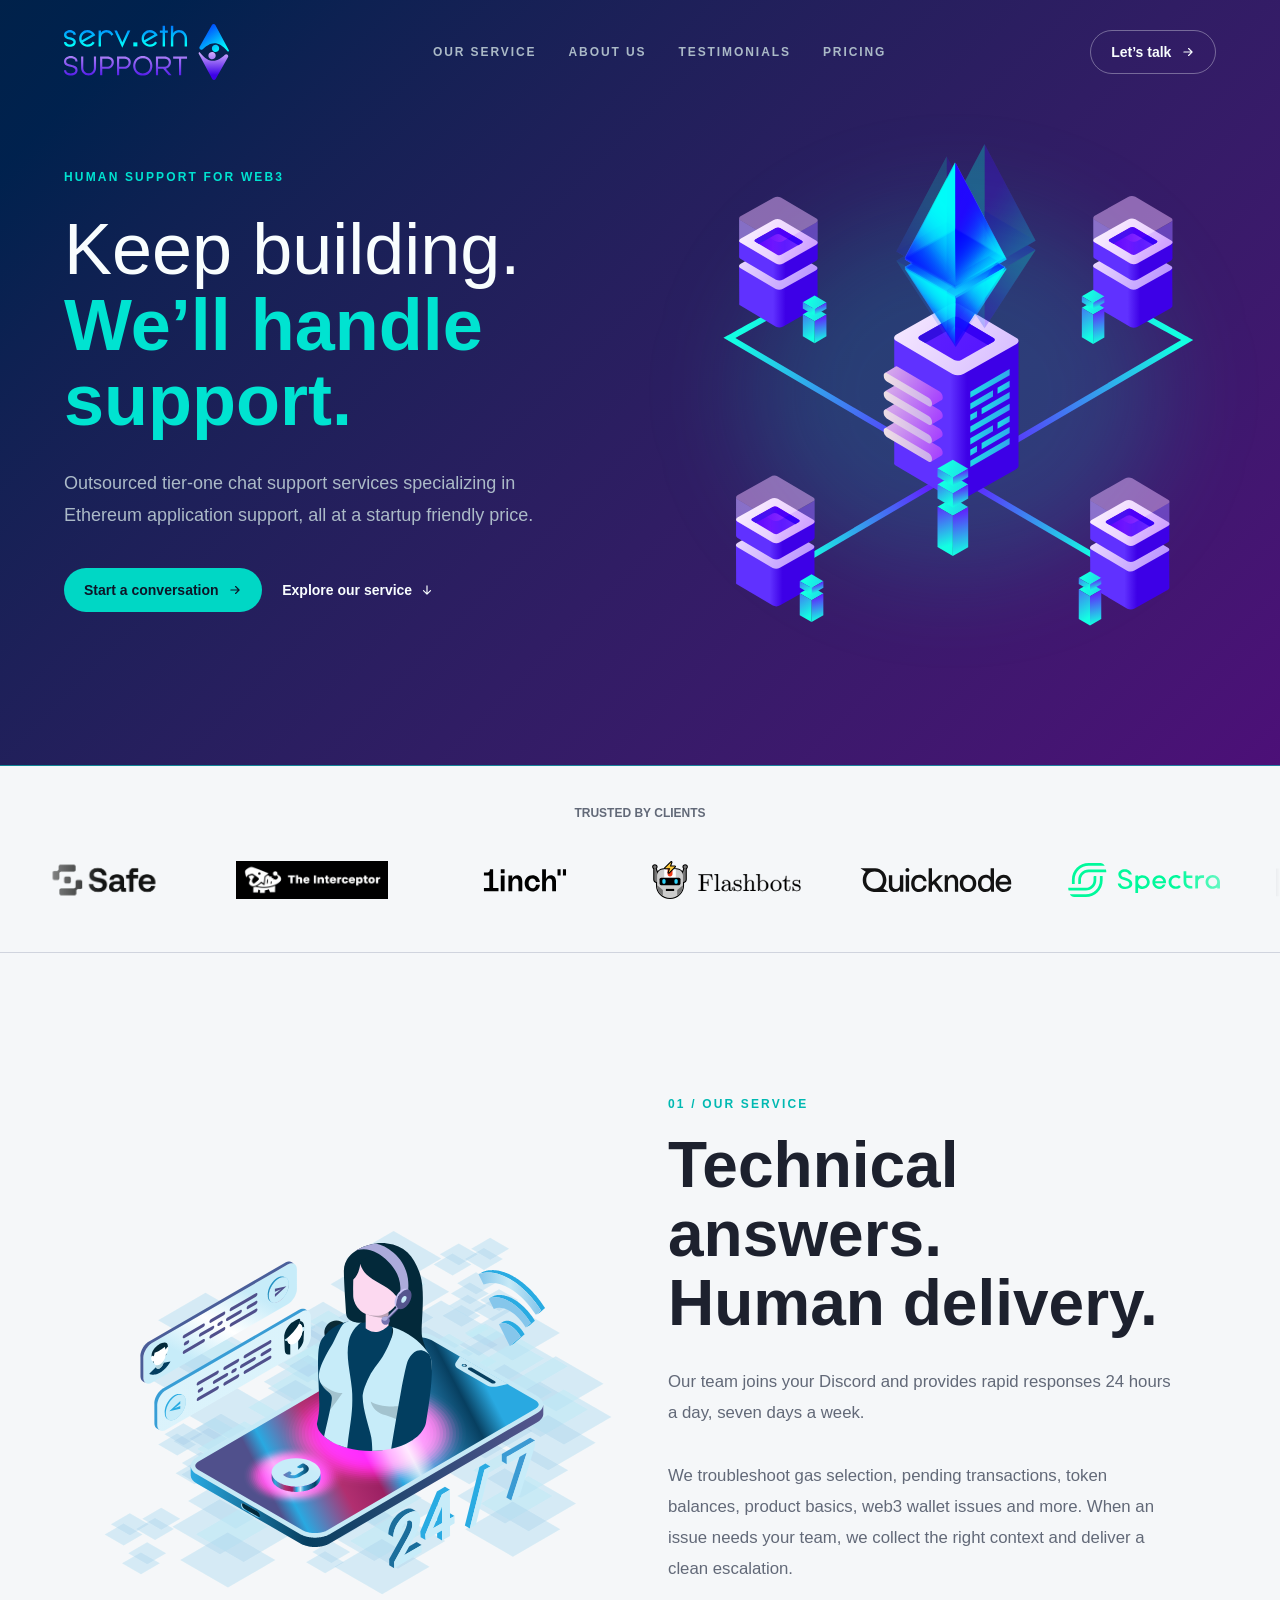
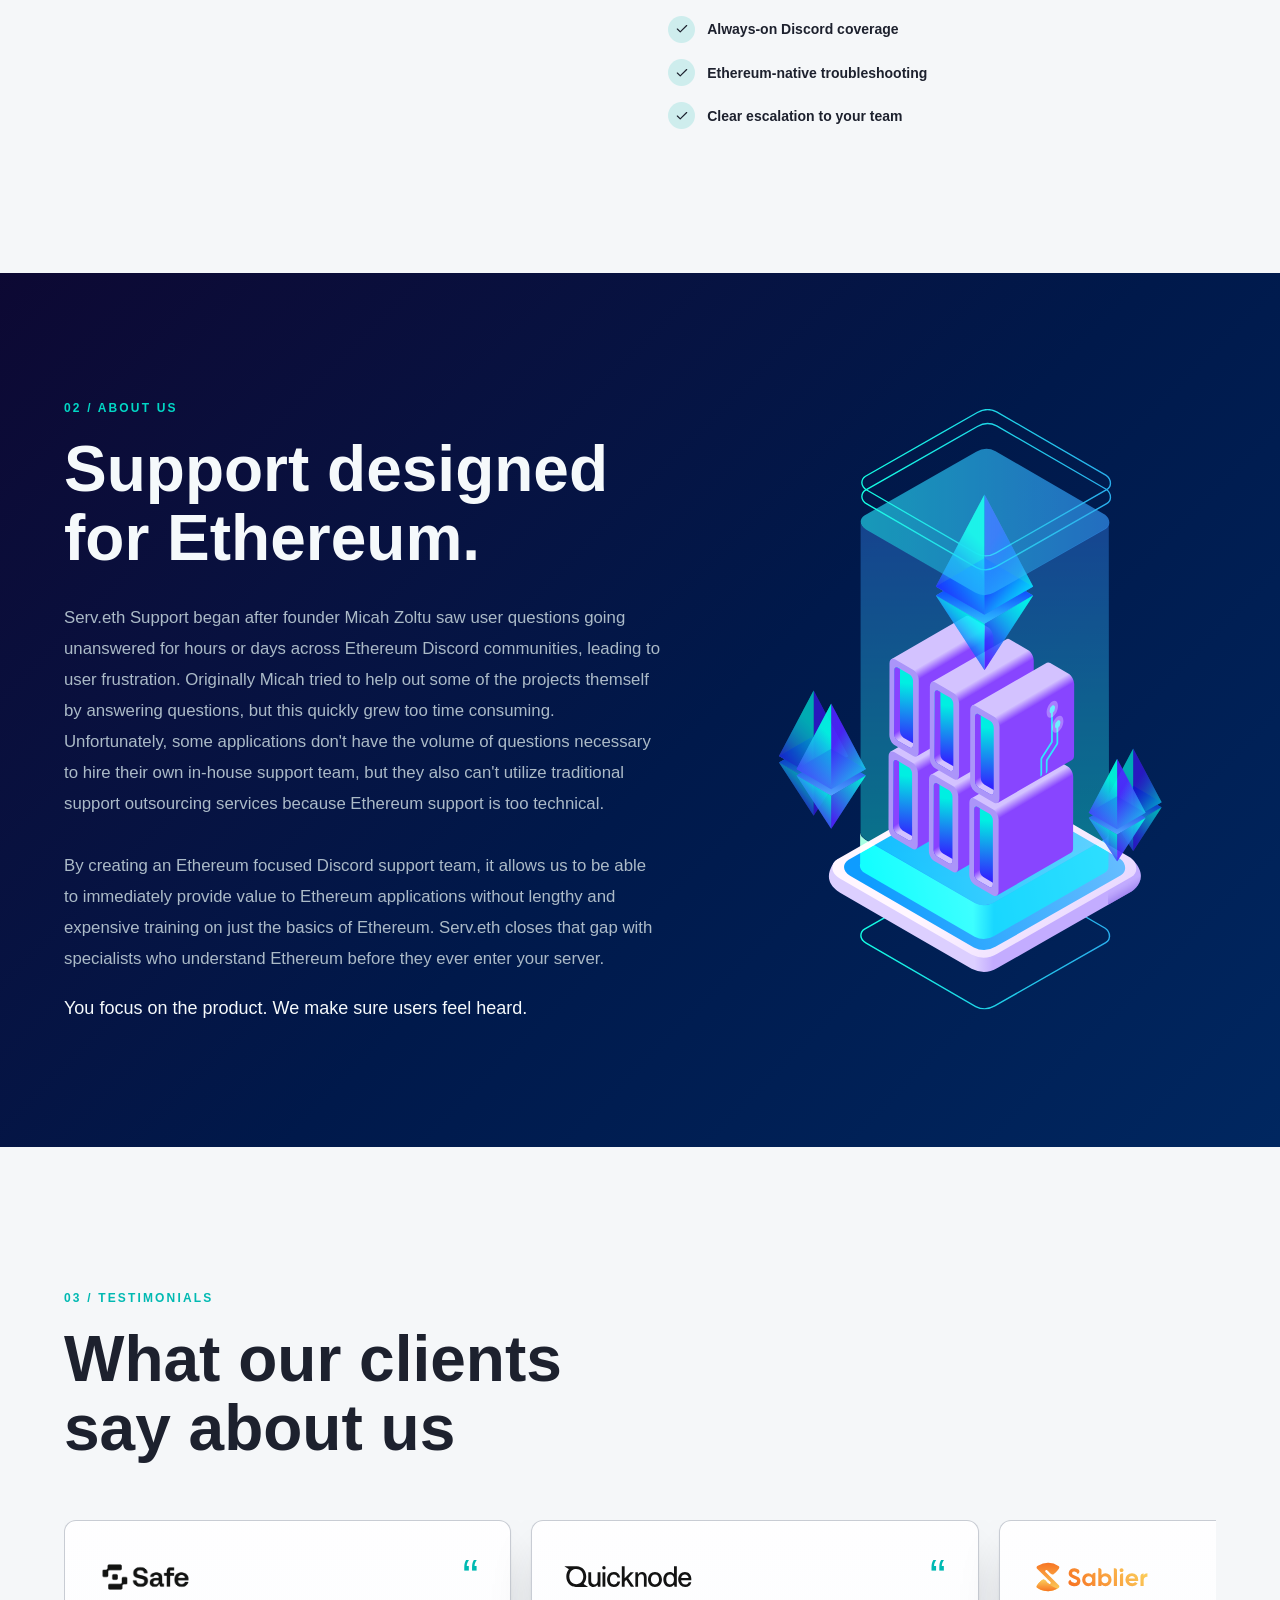
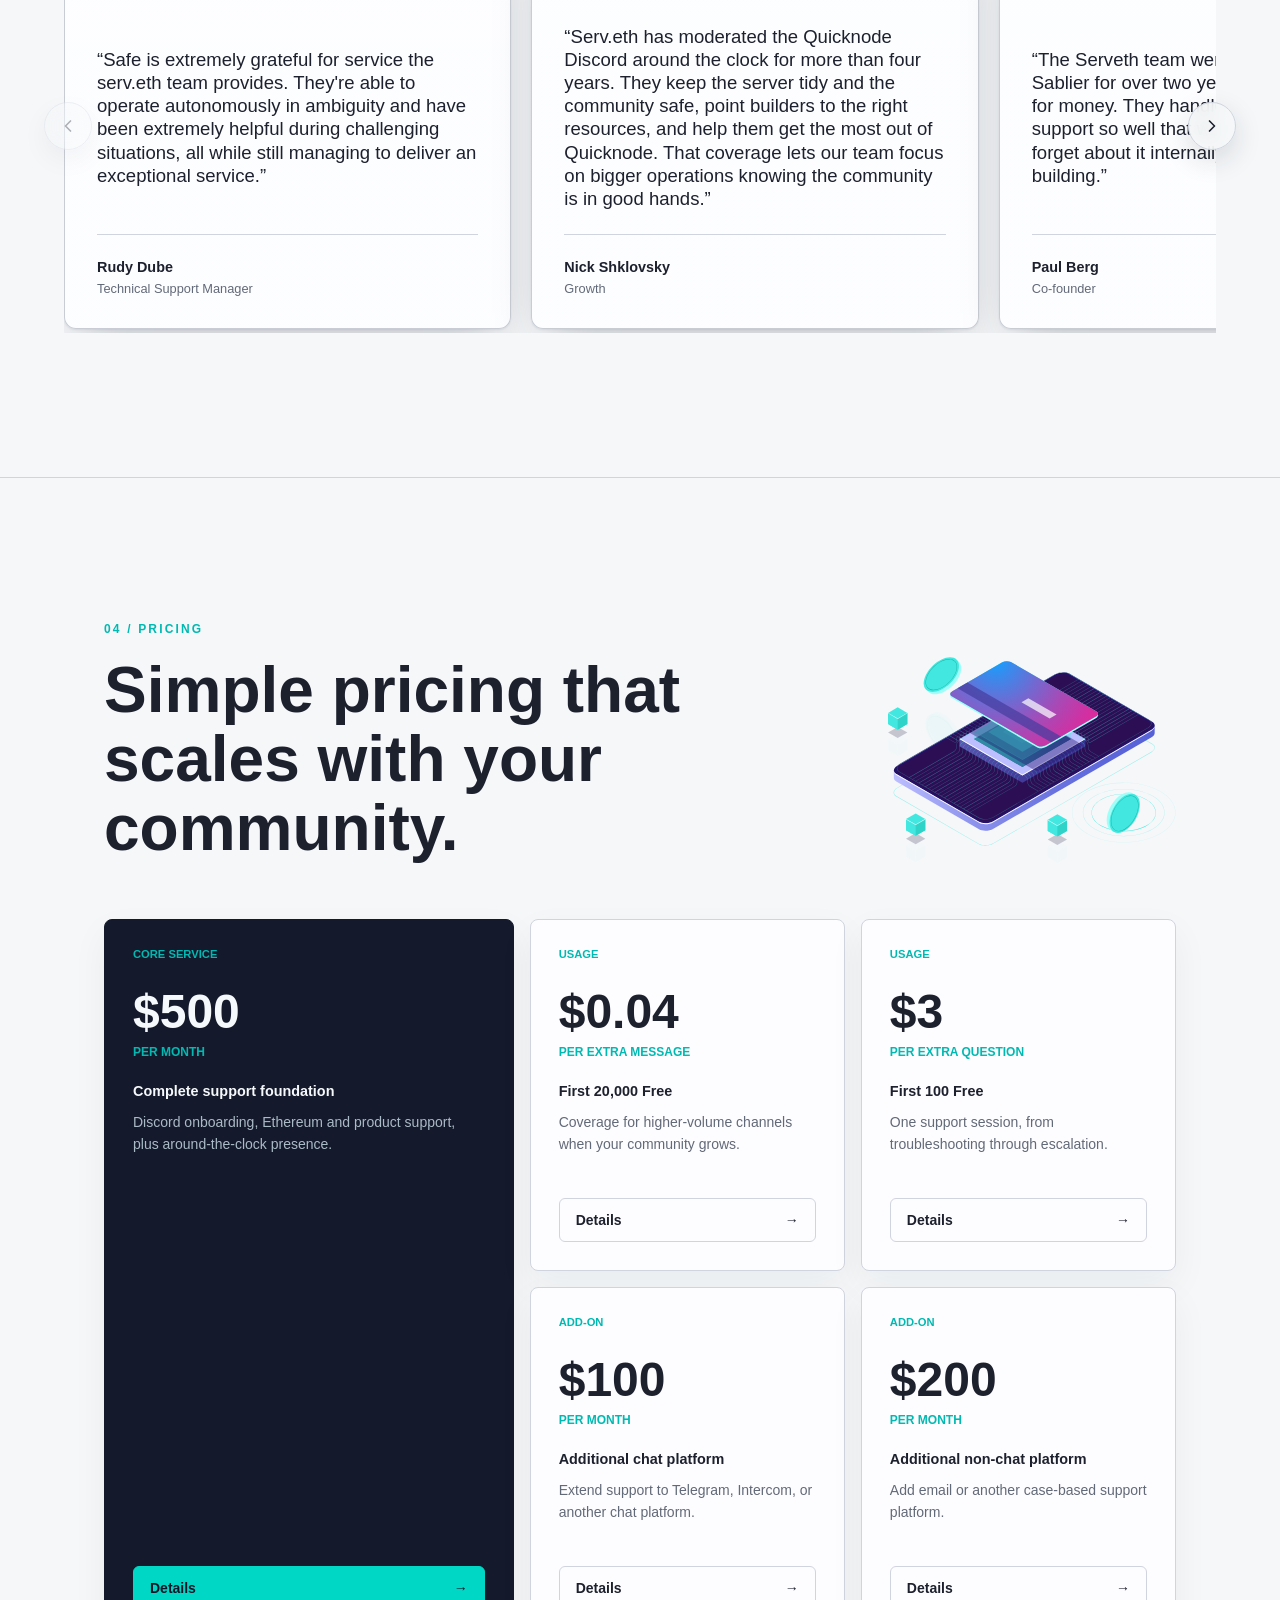
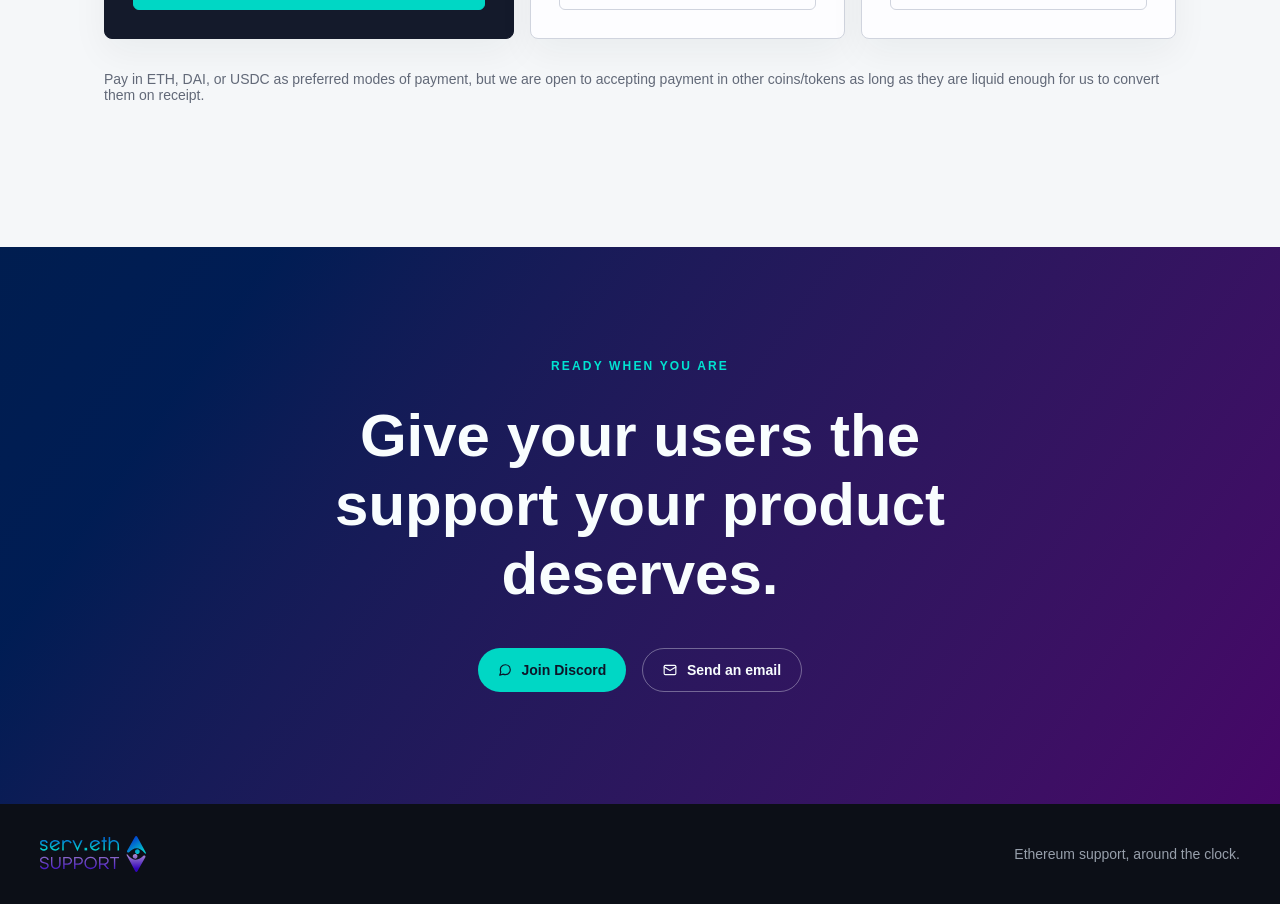
==== index.html @ f00b2512 "Add files via upload" ====
<!doctype html>
<html lang="en">
	<head>
		<meta charset="utf-8">
		<meta name="viewport" content="width=device-width, initial-scale=1">   
		<meta name="description" content="Specialized 24/7 Discord support for Ethereum applications, with crypto-friendly payments and startup-friendly pricing." />
		<meta name="author" content="Serv.eth" />
		<meta property="og:type" content="website" />
		<meta property="og:title" content="Serv.eth — Ethereum Support" />
		<meta property='og:url' content='https://serv.eth/' />
		<meta property='og:image' content='https://serveth.support/img/serveth-text-stacked-logo-gradient-right.png' />
		<meta property='og:image:width' content='1600' />
		<meta property='og:image:width' content='600' />
		<meta property='og:image' content='https://serveth.support/img/serveth-gradient-square-transparent-small.png' />
		<meta property='og:image:width' content='337' />
		<meta property='og:image:width' content='337' />
		<meta property="og:description" content="Supporting your Ethereum application so you can focus on building! We provide outsourced tier 1 chat support services specializing in Ethereum application support, all at a startup friendly price." />
		<meta property='og:determiner' content='' />
		<meta name="twitter:card" content="summary_large_image" />
		<meta property='twitter:image' content='https://serveth.support/img/serveth-gradient-square-transparent-small.png'/>

		<link rel='icon' href='./img/favicon.png' type='image/png'>
		<link rel="stylesheet" href="styles.css" />

		<title>Serv.eth — Ethereum Support, Around the Clock</title>
	</head>
	<body>
		<main>
			<!-- Hero -->
			<section id="home" class="hero">
				<nav class="nav" aria-label="Primary navigation">
					<a href="#home" aria-label="Serv.eth home">
						<img class="nav-logo" src="img/logo.svg" alt="Serv.eth" />
					</a>
					<div class="nav-links">
						<a class="nav-link" href="#service">Our service</a>
						<a class="nav-link" href="#about">About us</a>
						<a class="nav-link" href="#testimonials">Testimonials</a>
						<a class="nav-link" href="#pricing">Pricing</a>
					</div>
					<a class="outline-button" href="#contact">
						Let’s talk
						<svg class="icon" viewBox="0 0 24 24" aria-hidden="true"><path d="M5 12h14M13 6l6 6-6 6" /></svg>
					</a>
				</nav>

				<div class="hero-grid">
					<div class="hero-copy">
						<p class="eyebrow">Human support for web3</p>
						<h1 class="hero-title">Keep building.<br /><strong>We’ll handle support.</strong></h1>
						<p class="hero-sub">
							Outsourced tier-one chat support services specializing in Ethereum application support, all at a
							startup friendly price.
						</p>
						<div class="hero-actions">
							<a href="#contact" class="primary-button">
								Start a conversation
								<svg class="icon" viewBox="0 0 24 24" aria-hidden="true"><path d="M5 12h14M13 6l6 6-6 6" /></svg>
							</a>
							<a href="#service" class="text-link">
								Explore our service
								<svg class="icon" viewBox="0 0 24 24" aria-hidden="true"><path d="M12 5v14M6 13l6 6 6-6" /></svg>
							</a>
				</div>
				</div>
					<div class="hero-art">
						<div class="hero-art-glow"></div>
						<img src="img/main-image.svg" alt="Abstract Ethereum support network illustration" />
				</div>
				</div>
			</section>

			<!-- Logo marquee loop -->
			<section class="marquee-section" aria-labelledby="clients-title">
				<p id="clients-title" class="marquee-title">Trusted by Clients</p>
				<div class="marquee-mask" role="region" aria-label="Serv.eth clients">
					<div class="marquee-track">
						<div class="logo-set">
							<div class="client-logo"><img src="img/c_logo-Safe.png" alt="Safe" /></div>
							<div class="client-logo"><img src="img/c_logo-Interceptor.png" alt="Interceptor" /></div>
							<div class="client-logo"><img src="img/c_logo-1inch.svg" alt="1inch" /></div>          
							<div class="client-logo"><img src="img/c_logo-Flashbots.svg" alt="Flashbots" /></div>
							<div class="client-logo"><img src="img/c_logo-Quicknode.svg" alt="Quicknode" /></div>
							<div class="client-logo"><img src="img/c_logo-Spectra.svg" alt="Spectra" /></div>			 
							<div class="client-logo"><img src="img/c_logo-Mento.svg" alt="Mento" /></div>              
							<div class="client-logo"><img src="img/c_logo-Umbra.png" alt="Umbra" /></div>
							<div class="client-logo"><img src="img/c_logo-Enso.svg" alt="Enso" /></div>
							<div class="client-logo"><img src="img/c_logo-Rundiffusion1.webp" alt="Rundiffusion" /></div>
							<div class="client-logo"><img src="img/c_logo-Uniswap.svg" alt="Uniswap" /></div>              
							<div class="client-logo"><img src="img/c_logo-Nethermind.svg" alt="Nethermind" /></div>
							<div class="client-logo"><img src="img/c_logo-Sablier.svg" alt="Sablier" /></div>
							<div class="client-logo"><img src="img/c_logo-Integral.png" alt="Integral" /></div>			  
							<div class="client-logo"><img src="img/c_logo-Mycelium.png" alt="Mycelium" /></div>
							<div class="client-logo"><img src="img/c_logo-Oiler.svg" alt="Oiler" /></div>              
				</div>
						<div class="logo-set" aria-hidden="true">
							<div class="client-logo"><img src="img/c_logo-Safe.png" alt="" /></div>
							<div class="client-logo"><img src="img/c_logo-Interceptor.png" alt="" /></div>
							<div class="client-logo"><img src="img/c_logo-1inch.svg" alt="" /></div>        
							<div class="client-logo"><img src="img/c_logo-Flashbots.svg" alt="" /></div>
							<div class="client-logo"><img src="img/c_logo-Quicknode.svg" alt="" /></div>
							<div class="client-logo"><img src="img/c_logo-Spectra.svg" alt="" /></div>			  	
							<div class="client-logo"><img src="img/c_logo-Mento.svg" alt="" /></div>            
							<div class="client-logo"><img src="img/c_logo-Umbra.png" alt="" /></div>
							<div class="client-logo"><img src="img/c_logo-Enso.svg" alt="" /></div>
							<div class="client-logo"><img src="img/c_logo-Rundiffusion1.webp" alt="" /></div>
							<div class="client-logo"><img src="img/c_logo-Uniswap.svg" alt="" /></div>             
							<div class="client-logo"><img src="img/c_logo-Nethermind.svg" alt="" /></div>
							<div class="client-logo"><img src="img/c_logo-Sablier.svg" alt="" /></div>
							<div class="client-logo"><img src="img/c_logo-Integral.png" alt="" /></div>            			 
							<div class="client-logo"><img src="img/c_logo-Mycelium.png" alt="" /></div>
							<div class="client-logo"><img src="img/c_logo-Oiler.svg" alt="" /></div>
				</div>
				</div>
				</div>
			</section>

			<!-- Service -->
			<section class="content-section split"> 
				<div class="service-art-col">
					<img class="service-art" src="img/service-img.svg" alt="Customer support specialist illustration" loading="lazy" />
				</div>
				<div class="service-copy-col">
					<p id="service" class="section-kicker">01 / Our service</p> 
					<h2 class="section-title">Technical answers.<br />Human delivery.</h2>
					<p class="section-copy">
						Our team joins your Discord and provides rapid responses 24 hours a day, seven days a week.
						<br /><br />
						We troubleshoot gas selection, pending transactions, token balances, product basics, web3 wallet issues
						and more. When an issue needs your team, we collect the right context and deliver a clean escalation.
					</p>
					<ul class="feature-list">
						<li>
							<span class="check-icon"><svg class="icon" viewBox="0 0 24 24" aria-hidden="true"><path d="M20 6 9 17l-5-5" /></svg></span>
							Always-on Discord coverage
						</li>
						<li>
							<span class="check-icon"><svg class="icon" viewBox="0 0 24 24" aria-hidden="true"><path d="M20 6 9 17l-5-5" /></svg></span>
							Ethereum-native troubleshooting
						</li>
						<li>
							<span class="check-icon"><svg class="icon" viewBox="0 0 24 24" aria-hidden="true"><path d="M20 6 9 17l-5-5" /></svg></span>
							Clear escalation to your team
						</li>
					</ul>
				</div>
			</section>

			<!-- About -->
			<section class="about-band">
				<div class="about-inner">
					<div>
						<p id="about" class="section-kicker about-kicker">02 / About us</p> 
						<h2 class="section-title about-title">Support designed for Ethereum.</h2>
						<p class="section-copy about-copy">
							Serv.eth Support began after founder Micah Zoltu saw user questions going unanswered for hours or days
							across Ethereum Discord communities, leading to user frustration. Originally Micah tried to help out
							some of the projects themself by answering questions, but this quickly grew too time consuming.
							Unfortunately, some applications don't have the volume of questions necessary to hire their own
							in-house support team, but they also can't utilize traditional support outsourcing services because
							Ethereum support is too technical.
							<br /><br />
							By creating an Ethereum focused Discord support team, it allows us to be able to immediately provide
							value to Ethereum applications without lengthy and expensive training on just the basics of Ethereum.
							Serv.eth closes that gap with specialists who understand Ethereum before they ever enter your server.
						</p>
						<p class="about-line">You focus on the product. We make sure users feel heard.</p>
				</div>
					<img class="about-art" src="img/about-image.svg" alt="Serv.eth team collaboration illustration" loading="lazy" />
				</div>
			</section>

			<!-- Testimonials -->
			<section class="testimonials-section"> 
				<div class="testimonials-inner">
					<div class="testimonials-heading">
						<div>
							<p id="testimonials" class="section-kicker">03 / Testimonials</p> 
							<h2 class="section-title">What our clients say about us</h2>
				</div>
				</div>
					<div class="testimonial-carousel" role="region" aria-roledescription="carousel" aria-label="Client testimonials" tabindex="0">
						<button type="button" class="carousel-arrow prev testimonial-prev" aria-label="Previous testimonial"><svg class="icon" viewBox="0 0 24 24" aria-hidden="true"><path d="m15 18-6-6 6-6" /></svg></button>
						<button type="button" class="carousel-arrow next testimonial-next" aria-label="Next testimonial"><svg class="icon" viewBox="0 0 24 24" aria-hidden="true"><path d="m9 18 6-6-6-6" /></svg></button>  
						<div class="testimonial-viewport">
							<div class="testimonial-track">
								<article class="testimonial-card" aria-label="Testimonial 1 of 3">
									<div class="testimonial-logo-wrap"><img src="img/c_logo-Safe.png" alt="Safe logo" /><span aria-hidden="true">“</span></div>
									<blockquote>“Safe is extremely grateful for service the serv.eth team provides. They're able to operate autonomously in ambiguity and have been extremely helpful during challenging situations, all while still managing to deliver an exceptional service.”</blockquote>
									<div class="testimonial-person"><p class="testimonial-author">Rudy Dube</p><p class="testimonial-role">Technical Support Manager</p></div>
								</article>              
								<article class="testimonial-card" aria-label="Testimonial 2 of 3">
									<div class="testimonial-logo-wrap"><img src="img/c_logo-Quicknode.svg" alt="Quicknode logo" /><span aria-hidden="true">“</span></div>
									<blockquote>“Serv.eth has moderated the Quicknode Discord around the clock for more than four years. They keep the server tidy and the community safe, point builders to the right resources, and help them get the most out of Quicknode. That coverage lets our team focus on bigger operations knowing the community is in good hands.”</blockquote>
									<div class="testimonial-person"><p class="testimonial-author">Nick Shklovsky</p><p class="testimonial-role">Growth</p></div>
								</article>
								<article class="testimonial-card" aria-label="Testimonial 3 of 3">
									<div class="testimonial-logo-wrap"><img src="img/c_logo-Sablier.svg" alt="Sablier logo" /><span aria-hidden="true">“</span></div>
									<blockquote>“The Serveth team were a reliable partner to Sablier for over two years, offering great value for money. They handled our customer support so well that we could pretty much forget about it internally and focus on building.”</blockquote>
									<div class="testimonial-person"><p class="testimonial-author">Paul Berg</p><p class="testimonial-role">Co-founder</p></div>
								</article>  				
				</div>
				</div>
				</div>
				</div>
			</section>

			<!-- Pricing -->
			<section class="content-section"> 
				<div class="pricing-head">
					<div>
						<p id="pricing" class="section-kicker">04 / Pricing</p> 
						<h2 class="section-title">Simple pricing that scales with your community.</h2>
				</div>
					<img class="pricing-art" src="img/pricing-img.svg" alt="Cryptocurrency payment illustration" loading="lazy" />
				</div>
				<div class="pricing-layout">
					<article class="pricing-card featured"><p class="price-eyebrow">Core service</p><p class="price-amount">$500</p><p class="price-unit">Per month</p><p class="price-note">Complete support foundation</p><p class="price-summary">Discord onboarding, Ethereum and product support, plus around-the-clock presence.</p><button class="details-button" type="button" data-dialog="monthly-details">Details <span aria-hidden="true">→</span></button></article>
					<article class="pricing-card"><p class="price-eyebrow">Usage</p><p class="price-amount">$0.04</p><p class="price-unit">Per extra message</p><p class="price-note">First 20,000 Free</p><p class="price-summary">Coverage for higher-volume channels when your community grows.</p><button class="details-button" type="button" data-dialog="message-details">Details <span aria-hidden="true">→</span></button></article>
					<article class="pricing-card"><p class="price-eyebrow">Usage</p><p class="price-amount">$3</p><p class="price-unit">Per extra question</p><p class="price-note">First 100 Free</p><p class="price-summary">One support session, from troubleshooting through escalation.</p><button class="details-button" type="button" data-dialog="question-details">Details <span aria-hidden="true">→</span></button></article>
					<article class="pricing-card"><p class="price-eyebrow">Add-on</p><p class="price-amount">$100</p><p class="price-unit">Per month</p><p class="price-note">Additional chat platform</p><p class="price-summary">Extend support to Telegram, Intercom, or another chat platform.</p><button class="details-button" type="button" data-dialog="chat-details">Details <span aria-hidden="true">→</span></button></article>
					<article class="pricing-card"><p class="price-eyebrow">Add-on</p><p class="price-amount">$200</p><p class="price-unit">Per month</p><p class="price-note">Additional non-chat platform</p><p class="price-summary">Add email or another case-based support platform.</p><button class="details-button" type="button" data-dialog="nonchat-details">Details <span aria-hidden="true">→</span></button></article>
				</div>
				<div class="pricing-foot"><p>Pay in ETH, DAI, or USDC as preferred modes of payment, but we are open to accepting payment in other coins/tokens as long as they are liquid enough for us to convert them on receipt.</p></div>
			</section>

			<dialog id="monthly-details" class="pricing-dialog"><button class="dialog-close" aria-label="Close details">×</button><p class="price-eyebrow">Core service</p><h2>$500 per month</h2><p class="dialog-lead">Complete support foundation</p><div class="dialog-copy"><p>$500 in ETH, DAI, or USDC gets the team started. We learn your product, join your Discord, and begin helping with wallet, gas, pending transaction, and basic product questions.</p><p>The monthly fee covers selected channels generating up to 20,000 messages and up to 100 support questions. Coverage is 24/7, excluding one-hour meal breaks and catastrophic events.</p><p>Optional moderation can also cover spam and scams while the team is present in your channels.</p></div><a href="#contact" class="dialog-contact">Start a conversation →</a></dialog>
			<dialog id="message-details" class="pricing-dialog"><button class="dialog-close" aria-label="Close details">×</button><p class="price-eyebrow">Usage</p><h2>$0.04 per extra message</h2><p class="dialog-lead">First 20,000 included</p><div class="dialog-copy"><p>High-volume spaces such as trading, speculation, or bot channels can be monitored so support requests are not missed and moderation coverage remains complete.</p><p>The first 20,000 messages read each month are included. Each additional message is $0.04, and selected channels can be muted to keep costs focused on critical support areas.</p></div><a href="#contact" class="dialog-contact">Start a conversation →</a></dialog>
			<dialog id="question-details" class="pricing-dialog"><button class="dialog-close" aria-label="Close details">×</button><p class="price-eyebrow">Usage</p><h2>$3 per extra question</h2><p class="dialog-lead">First 100 included</p><div class="dialog-copy"><p>A question can range from basic product guidance to involved troubleshooting. If it cannot be resolved, the team gathers context, escalates it, and sets expectations with the user.</p><p>For billing, each support session counts as one question even when several related questions are handled. A return on another day is treated as a new session.</p></div><a href="#contact" class="dialog-contact">Start a conversation →</a></dialog>
			<dialog id="chat-details" class="pricing-dialog"><button class="dialog-close" aria-label="Close details">×</button><p class="price-eyebrow">Add-on</p><h2>$100 per month</h2><p class="dialog-lead">Additional chat platform</p><div class="dialog-copy"><p>$100 per month is added for each additional chat support platform, such as Telegram or Intercom.</p><p>The add-on includes the same around-the-clock service. Questions above the included allowance remain $3 per question or case.</p></div><a href="#contact" class="dialog-contact">Start a conversation →</a></dialog>
			<dialog id="nonchat-details" class="pricing-dialog"><button class="dialog-close" aria-label="Close details">×</button><p class="price-eyebrow">Add-on</p><h2>$200 per month</h2><p class="dialog-lead">Additional non-chat platform</p><div class="dialog-copy"><p>$200 per month is added for each non-chat support platform, such as email.</p><p>The add-on includes the same around-the-clock service. Overage is $5 per resolved case.</p></div><a href="#contact" class="dialog-contact">Start a conversation →</a></dialog>

			<!-- Contact -->
			<section id="contact" class="contact-band">
				<div class="contact-inner">
					<p class="eyebrow">Ready when you are</p>
					<h2 class="contact-title">Give your users the support your product deserves.</h2>
					<div class="contact-actions">
						<a href="https://discord.gg/Epk9phBzAG" class="primary-button">
							<svg class="icon" viewBox="0 0 24 24" aria-hidden="true"><path d="M21 11.5a8.38 8.38 0 0 1-.9 3.8 8.5 8.5 0 0 1-7.6 4.7 8.38 8.38 0 0 1-3.8-.9L3 21l1.9-5.7a8.38 8.38 0 0 1-.9-3.8 8.5 8.5 0 0 1 4.7-7.6 8.38 8.38 0 0 1 3.8-.9h.5a8.48 8.48 0 0 1 8 8v.5z" /></svg>
							Join Discord
						</a>
						<a href="mailto:micah@serveth.support" class="outline-button">
							<svg class="icon" viewBox="0 0 24 24" aria-hidden="true"><rect x="2" y="4" width="20" height="16" rx="2" /><path d="m22 7-10 6L2 7" /></svg>
							Send an email
						</a>
				</div>
				</div>
			</section>
		</main>

		<footer class="footer">
			<img src="img/logo.svg" alt="Serv.eth" />
			<p>Ethereum support, around the clock.</p>
		</footer>
		<script>
			(() => {
				const carousel = document.querySelector('.testimonial-carousel');
				const viewport = carousel?.querySelector('.testimonial-viewport');
				const cards = [...(carousel?.querySelectorAll('.testimonial-card') || [])];
				const prev = carousel?.querySelector('.testimonial-prev');
				const next = carousel?.querySelector('.testimonial-next');

				const CARD_GAP = 20; 
				const step = () => {
					if (!cards.length || !cards[0]) return 0;
					const delta = cards[1] ? cards[1].offsetLeft - cards[0].offsetLeft : 0;
					if (delta > 10) return delta; 
					const width = cards[0].offsetWidth || 0;
					return width ? width + CARD_GAP : 300; 
				};
				const maxScroll = () => Math.max(0, (viewport?.scrollWidth || 0) - (viewport?.clientWidth || 0));

				const paint = () => {
					if (!viewport) return;
					const current = viewport.scrollLeft;
					const max = maxScroll();
					if (prev) prev.disabled = current <= 5;
					if (next) next.disabled = current >= max - 5;
				};

				prev?.addEventListener('click', () => {
					viewport?.scrollBy({ left: -step(), behavior: 'smooth' });
				});
				next?.addEventListener('click', () => {
					viewport?.scrollBy({ left: step(), behavior: 'smooth' });
				});

				carousel?.addEventListener('keydown', (event) => {
					if (event.key === 'ArrowLeft') {
						event.preventDefault();
						viewport?.scrollBy({ left: -step(), behavior: 'smooth' });
					}
					if (event.key === 'ArrowRight') {
						event.preventDefault();
						viewport?.scrollBy({ left: step(), behavior: 'smooth' });
					}
				});

				let scrollTimer;
				viewport?.addEventListener('scroll', () => {
					clearTimeout(scrollTimer);
					scrollTimer = setTimeout(paint, 50);
				}, { passive: true });

				window.addEventListener('resize', paint);
				paint();

				window.addEventListener('load', paint);
				if (document.fonts && document.fonts.ready) document.fonts.ready.then(paint);
				setTimeout(paint, 200);
				if (window.ResizeObserver && viewport) new ResizeObserver(paint).observe(viewport.firstElementChild || viewport);

				document.querySelectorAll('[data-dialog]').forEach((button) => button.addEventListener('click', () => document.getElementById(button.dataset.dialog)?.showModal()));
				document.querySelectorAll('.pricing-dialog').forEach((dialog) => {
					dialog.querySelector('.dialog-close')?.addEventListener('click', () => dialog.close());
					dialog.querySelector('.dialog-contact')?.addEventListener('click', () => dialog.close());
					dialog.addEventListener('click', (event) => { if (event.target === dialog) dialog.close(); });
				});
			})();
		</script>
	</body>
</html>
---- styles.css ----
:root {
  --background: oklch(0.975 0.004 260);
	--foreground: oklch(0.25 0.025 270);
	--muted-foreground: oklch(0.52 0.025 265);
	--primary: oklch(0.7 0.14 190);
	--accent: oklch(0.79 0.14 184);
	--accent-foreground: oklch(0.2 0.04 265);
	--border: oklch(0.87 0.014 265);
	--hero-foreground: oklch(0.99 0.005 210);
	--hero-muted: oklch(0.78 0.025 245);
	--highlight: oklch(0.82 0.15 185);
	--about-foreground: oklch(0.98 0.005 220);
	--about-muted: oklch(0.78 0.025 245);
	--footer: oklch(0.17 0.018 270);
	--footer-muted: oklch(0.7 0.02 260);
	--surface: oklch(0.995 0.002 260);
	--strong: oklch(0.22 0.035 270);
	--strong-foreground: oklch(0.98 0.004 240);
	--card-sheen: oklch(1 0 0);
	--font-sans: "Graphik", "Helvetica Neue", Arial, sans-serif;
}

*,
*::before,
*::after { box-sizing: border-box; }

html { scroll-behavior: smooth; -webkit-text-size-adjust: 100%; }

body {
	margin: 0;
	background: var(--background);
	color: var(--foreground);
	font-family: var(--font-sans);
	overflow-x: hidden;
}

a { text-decoration: none; color: inherit; }
img { max-width: 100%; display: block; }
h1, h2, p, ul, blockquote { margin: 0; }
ul { padding: 0; list-style: none; }
::selection { background: var(--accent); color: var(--accent-foreground); }

.icon { width: 1em; height: 1em; flex: none; stroke: currentColor; fill: none; stroke-width: 2; stroke-linecap: round; stroke-linejoin: round; }

/* Hero */
.hero {
	position: relative;
	min-height: 720px;
	padding: 1.5rem 1.25rem 6rem;
	color: var(--hero-foreground);
	background: linear-gradient(135deg, oklch(0.25 0.09 250), oklch(0.34 0.16 305));
}
.hero::after {
  content: "";
	position: absolute;
	inset: auto 0 0;
	height: 1px;
	background: color-mix(in oklch, var(--accent) 55%, transparent);
}
.nav {
	position: relative;
	z-index: 10;
	margin: 0 auto;
	max-width: 72rem;
	display: flex;
	align-items: center;
	justify-content: space-between;
	gap: 1rem;
}
.nav-logo { height: 3rem; width: auto; }
.nav-links { display: none; align-items: center; gap: 2rem; font-size: 0.75rem; font-weight: 600; text-transform: uppercase; }
.nav-link { letter-spacing: 0.16em; color: var(--hero-muted); transition: color 180ms ease; }
.nav-link:hover { color: var(--hero-foreground); }

.hero-grid {
	position: relative;
	margin: 3.5rem auto 0;
	max-width: 72rem;
	display: grid;
	align-items: center;
	gap: 3rem;
	min-height: 590px;
}
.hero-copy { position: relative; z-index: 10; max-width: 36rem; animation: fade-in 700ms ease both; }
.hero-title { font-size: clamp(2.6rem, 8vw, 4.5rem); font-weight: 300; line-height: 1.05; }
.hero-title strong { font-weight: 600; color: var(--highlight); }
.hero-sub { margin-top: 1.75rem; max-width: 32rem; font-size: 1.125rem; line-height: 1.8; color: var(--hero-muted); }
.hero-actions { margin-top: 2.25rem; display: flex; flex-wrap: wrap; gap: 1rem; }
.hero-art { position: relative; margin: 0 auto; width: 100%; max-width: 32rem; animation: fade-in 700ms ease both; }
.hero-art-glow { position: absolute; inset: 14% 10%; border-radius: 50%; background: color-mix(in oklch, var(--accent) 18%, transparent); filter: blur(50px); }
.hero-art img { position: relative; z-index: 10; }

.eyebrow,
.section-kicker { font-size: 0.75rem; font-weight: 700; letter-spacing: 0.18em; text-transform: uppercase; }
.eyebrow { color: var(--highlight); margin-bottom: 1.75rem; }
.section-kicker { margin-bottom: 1.25rem; color: var(--primary); }
.section-kicker { scroll-margin-top: 2.5rem; }

.primary-button,
.outline-button {
	display: inline-flex;
	min-height: 44px;
	align-items: center;
	justify-content: center;
	gap: 0.6rem;
	border-radius: 999px;
	padding: 0.65rem 1.25rem;
	font-size: 0.875rem;
	font-weight: 700;
	transition: transform 180ms ease, background 180ms ease, color 180ms ease;
}
.primary-button { background: var(--accent); color: var(--accent-foreground); }
.outline-button { border: 1px solid color-mix(in oklch, var(--hero-foreground) 35%, transparent); color: var(--hero-foreground); }
.primary-button:hover,
.outline-button:hover { transform: translateY(-2px); }
.outline-button:hover { background: color-mix(in oklch, var(--hero-foreground) 10%, transparent); }
.text-link { display: inline-flex; align-items: center; gap: 0.5rem; padding: 0.65rem 0.25rem; color: var(--hero-foreground); font-size: 0.875rem; font-weight: 600; }

/* Marquee */
.marquee-section { background: var(--background); border-bottom: 1px solid var(--border); padding: 2.5rem 0; }
.marquee-title { margin-bottom: 1.75rem; text-align: center; font-size: 0.75rem; font-weight: 600; text-transform: uppercase; color: var(--muted-foreground); }
.marquee-mask { overflow: hidden; -webkit-mask-image: linear-gradient(to right, transparent, black 8%, black 92%, transparent); mask-image: linear-gradient(to right, transparent, black 8%, black 92%, transparent); }
.marquee-track { display: flex; width: max-content; animation: marquee 55s linear infinite; }
.marquee-mask:hover .marquee-track { animation-play-state: paused; }
.logo-set { display: flex; flex-shrink: 0; align-items: center; }
.client-logo { display: flex; width: 13rem; height: 4rem; flex-shrink: 0; align-items: center; justify-content: center; padding: 0.65rem 1.75rem; }
.client-logo img { width: 100%; height: 100%; object-fit: contain; object-position: center; }

/* Sections */
.content-section { margin-inline: auto; max-width: 72rem; padding: 7rem 1.25rem; } 
.section-title { max-width: 38rem; font-size: clamp(2.35rem, 5vw, 4rem); font-weight: 600; line-height: 1.08; }
.section-copy { margin-top: 1.75rem; max-width: 38rem; font-size: 1.05rem; line-height: 1.85; color: var(--muted-foreground); }

.split { display: grid; align-items: center; gap: 3.5rem; }
.service-art { margin: 0 auto; width: 100%; max-width: 43rem; }
.feature-list { margin-top: 2rem; display: grid; gap: 1rem; font-size: 0.875rem; font-weight: 600; }
.feature-list li { display: flex; align-items: center; gap: 0.75rem; }
.check-icon { display: inline-flex; height: 1.7rem; width: 1.7rem; align-items: center; justify-content: center; border-radius: 999px; background: color-mix(in oklch, var(--primary) 16%, transparent); }

.about-band { padding: 6rem 1.25rem; background: linear-gradient(135deg, oklch(0.18 0.08 279), oklch(0.28 0.12 250)); } 
.about-inner { margin: 0 auto; max-width: 72rem; display: grid; align-items: center; gap: 4rem; }
.about-kicker { color: var(--accent); }
.about-title { color: var(--about-foreground); }
.about-copy { color: var(--about-muted); }
.about-line { margin-top: 1.5rem; font-size: 1.125rem; font-weight: 500; color: var(--about-foreground); }
.about-art { margin: 0 auto; width: 100%; max-width: 24rem; }

.testimonials-section { padding: 7rem 1.25rem; background: var(--background); border-bottom: 1px solid var(--border); }
.testimonials-inner { margin: 0 auto; max-width: 72rem; }
.testimonials-heading { display: grid; gap: 1.5rem; align-items: end; }
.testimonials-heading > p { max-width: 20rem; color: var(--muted-foreground); line-height: 1.6; }
.testimonial-carousel { position: relative; margin-top: 3.5rem; outline: none; }
.testimonial-viewport { overflow-x: auto; overflow-y: hidden; scroll-snap-type: x mandatory; scroll-behavior: smooth; -webkit-overflow-scrolling: touch; scrollbar-width: none; -ms-overflow-style: none; padding-bottom: 0.25rem; }
.testimonial-viewport::-webkit-scrollbar { display: none; }
.testimonial-track { display: flex; gap: 1.25rem; }
.testimonial-card { display: flex; flex: 0 0 100%; min-width: 100%; min-height: 25rem; scroll-snap-align: start; flex-direction: column; justify-content: space-between; border: 1px solid color-mix(in oklch, var(--border) 60%, var(--foreground) 10%); border-radius: 0.75rem; background: linear-gradient(180deg, color-mix(in oklch, var(--card-sheen) 45%, var(--surface)) 0%, var(--surface) 32%); padding: 2rem; box-shadow: inset 0 1px 0 color-mix(in oklch, var(--card-sheen) 70%, transparent), 0 1px 2px color-mix(in oklch, var(--foreground) 8%, transparent), 0 24px 48px -16px color-mix(in oklch, var(--foreground) 26%, transparent); }
.carousel-arrow { position: absolute; top: 50%; z-index: 5; display: grid; width: 3rem; height: 3rem; transform: translateY(-50%); place-items: center; border: 1px solid var(--border); border-radius: 50%; background: color-mix(in oklch, var(--background) 86%, transparent); backdrop-filter: blur(8px); color: var(--foreground); cursor: pointer; box-shadow: 0 10px 28px color-mix(in oklch, var(--foreground) 14%, transparent); transition: opacity 180ms ease, transform 140ms ease, background 180ms ease; }
.carousel-arrow.prev { left: -0.5rem; }
.carousel-arrow.next { right: -0.5rem; }
.carousel-arrow:hover { background: var(--background); }
.carousel-arrow:active { transform: translateY(-50%) scale(0.92); }
.carousel-arrow[disabled] { opacity: 0.35; cursor: default; }
.carousel-arrow .icon { width: 1.25rem; height: 1.25rem; fill: none; stroke: currentColor; stroke-width: 2; stroke-linecap: round; stroke-linejoin: round; }
.testimonial-logo-wrap { display: flex; min-height: 3rem; align-items: center; justify-content: space-between; gap: 1rem; }
.testimonial-logo-wrap img { max-height: 2.25rem; max-width: 8rem; object-fit: contain; object-position: left center; }
.testimonial-logo-wrap span { color: var(--primary); font-size: 3rem; line-height: 1; }
.testimonial-card blockquote {  margin: 1.5rem 0; font-size: clamp(1rem, 1.45vw, 1.35rem); line-height: 1.25; }
.testimonial-person { display: grid; grid-template-columns: 1fr auto; gap: 0.35rem 1rem; border-top: 1px solid var(--border); padding-top: 1.5rem; }
.testimonial-author { font-size: 0.9rem; font-weight: 700; }
.testimonial-role { grid-column: 1; color: var(--muted-foreground); font-size: 0.8rem; }
.testimonial-company { grid-column: 2; grid-row: 1 / span 2; align-self: center; color: var(--primary); font-size: 0.75rem; font-weight: 700; text-transform: uppercase; }

.pricing-head { display: grid; align-items: end; gap: 3rem; }
.pricing-art { display: none; width: 18rem; }
.pricing-layout { margin-top: 3.5rem; display: grid; gap: 1rem; }
.pricing-card { display: flex; min-height: 22rem; flex-direction: column; border: 1px solid var(--border); border-radius: 0.5rem; background: var(--surface); padding: 1.75rem; box-shadow: 0 14px 36px color-mix(in oklch, var(--foreground) 5%, transparent); }
.pricing-card.featured { background: var(--strong); color: var(--strong-foreground); border-color: var(--strong); }
.price-eyebrow { color: var(--primary); font-size: 0.7rem; font-weight: 700; text-transform: uppercase; }
.price-amount { margin-top: 1.5rem; font-size: 3rem; font-weight: 600; }
.price-unit { margin-top: 0.35rem; font-size: 0.75rem; font-weight: 700; text-transform: uppercase; color: var(--primary); }
.price-note { margin-top: 1.5rem; font-size: 0.9rem; font-weight: 700; }
.price-summary { margin: 0.75rem 0 1.75rem; color: var(--muted-foreground); font-size: 0.875rem; line-height: 1.6; }
.featured .price-summary { color: var(--hero-muted); }
.details-button, .pricing-contact-link, .dialog-contact { display: flex; min-height: 2.75rem; align-items: center; justify-content: space-between; border: 1px solid var(--border); border-radius: 0.375rem; padding: 0.65rem 1rem; background: transparent; color: inherit; font: inherit; font-size: 0.875rem; font-weight: 700; cursor: pointer; transition: transform 180ms ease, background 180ms ease, border-color 180ms ease; }
.details-button { margin-top: auto; width: 100%; }
.featured .details-button { border-color: var(--accent); background: var(--accent); color: var(--accent-foreground); }
.details-button:hover { transform: translateY(-2px); border-color: var(--primary); background: color-mix(in oklch, var(--primary) 10%, transparent); }
.featured .details-button:hover { border-color: var(--accent); background: color-mix(in oklch, var(--accent) 82%, var(--accent-foreground)); }
.pricing-foot { display: flex; flex-direction: column; gap: 1.25rem; margin-top: 2rem; color: var(--muted-foreground); font-size: 0.875rem; }
.pricing-dialog { position: fixed; width: min(42rem, calc(100% - 2rem)); max-height: 82vh; overflow-y: auto; border: 1px solid var(--border); border-radius: 0.5rem; padding: 2rem; background: var(--background); color: var(--foreground); box-shadow: 0 25px 80px color-mix(in oklch, var(--foreground) 25%, transparent); }
.pricing-dialog::backdrop { background: color-mix(in oklch, var(--footer) 78%, transparent); }
.pricing-dialog h2 { margin-top: 1rem; font-size: clamp(2rem, 5vw, 3rem); }
.dialog-close { position: absolute; top: 1rem; right: 1rem; width: 2.5rem; height: 2.5rem; border: 0; background: transparent; color: inherit; font-size: 1.75rem; cursor: pointer; }
.dialog-lead { margin-top: 0.5rem; color: var(--muted-foreground); }
.dialog-copy { display: grid; gap: 1rem; margin-top: 2rem; color: var(--muted-foreground); line-height: 1.65; }
.dialog-copy p { padding-left: 1.4rem; position: relative; }
.dialog-copy p::before { content: "✓"; position: absolute; left: 0; color: var(--primary); font-weight: 700; }
.dialog-contact { display: inline-flex; margin-top: 2rem; border-color: var(--primary); background: var(--primary); color: var(--accent-foreground); }
.dialog-contact:hover { transform: translateY(-2px); }

.contact-band { padding: 6rem 1.25rem; text-align: center; color: var(--hero-foreground); background: linear-gradient(125deg, oklch(0.24 0.11 249), oklch(0.31 0.15 309)); }
.contact-inner { margin: 0 auto; max-width: 48rem; }
.contact-title { font-size: clamp(2.25rem, 6vw, 3.75rem); font-weight: 600; }
.contact-actions { margin-top: 2.5rem; display: flex; flex-wrap: wrap; justify-content: center; gap: 1rem; }

.footer { display: flex; flex-direction: column; align-items: center; justify-content: space-between; gap: 1.25rem; padding: 2rem 1.25rem; background: var(--footer); color: var(--footer-muted); font-size: 0.875rem; }
.footer img { height: 2.25rem; width: auto; opacity: 0.8; }

@keyframes marquee { to { transform: translateX(-50%); } }
@keyframes fade-in { from { opacity: 0; transform: translateY(12px); } to { opacity: 1; transform: none; } }

@media (min-width: 768px) {
	.hero { padding-left: 2.5rem; padding-right: 2.5rem; }
	.nav-logo { height: 3.5rem; }
	.nav-links { display: flex; }
	.hero-grid { grid-template-columns: 1.05fr 0.95fr; padding-top: 2rem; margin-top: 0; }
	.hero-art { justify-self: end; }
	.content-section { padding: 9rem 2.5rem; } 
	.split { grid-template-columns: 1fr 1fr; }
	.service-art-col { order: 1; }
	.service-copy-col { order: 2; }
	.about-band { padding: 8rem 2.5rem; } 
	.about-inner { grid-template-columns: 1.1fr 0.9fr; }
	.testimonials-section { padding: 9rem 2.5rem; }
	.testimonials-heading { grid-template-columns: 1fr auto; }
	.testimonial-card { flex-basis: calc(56% - 0.55rem); min-width: calc(56% - 0.55rem); }
	.carousel-arrow.prev { left: -1.25rem; }
	.carousel-arrow.next { right: -1.25rem; }
	.pricing-head { grid-template-columns: 1fr auto; }
	.pricing-art { display: block; }
	.pricing-layout { grid-template-columns: repeat(2, minmax(0, 1fr)); }
	.pricing-card.featured { grid-row: span 2; }
	.pricing-foot { flex-direction: row; align-items: center; justify-content: space-between; }
	.contact-band { padding: 7rem 2.5rem; }
	.footer { flex-direction: row; padding-left: 2.5rem; padding-right: 2.5rem; }
}

@media (min-width: 1024px) {
	.testimonial-card { flex-basis: calc(40% - 0.84rem); min-width: calc(40% - 0.84rem); }
	.pricing-layout { grid-template-columns: 1.3fr repeat(2, minmax(0, 1fr)); }
}

@media (prefers-reduced-motion: reduce) {
	html { scroll-behavior: auto; }
	.marquee-track { animation-play-state: paused; }
	.hero-copy, .hero-art { animation: none; }
	.testimonial-viewport { scroll-behavior: auto; }
	.carousel-arrow { transition: none; }
}
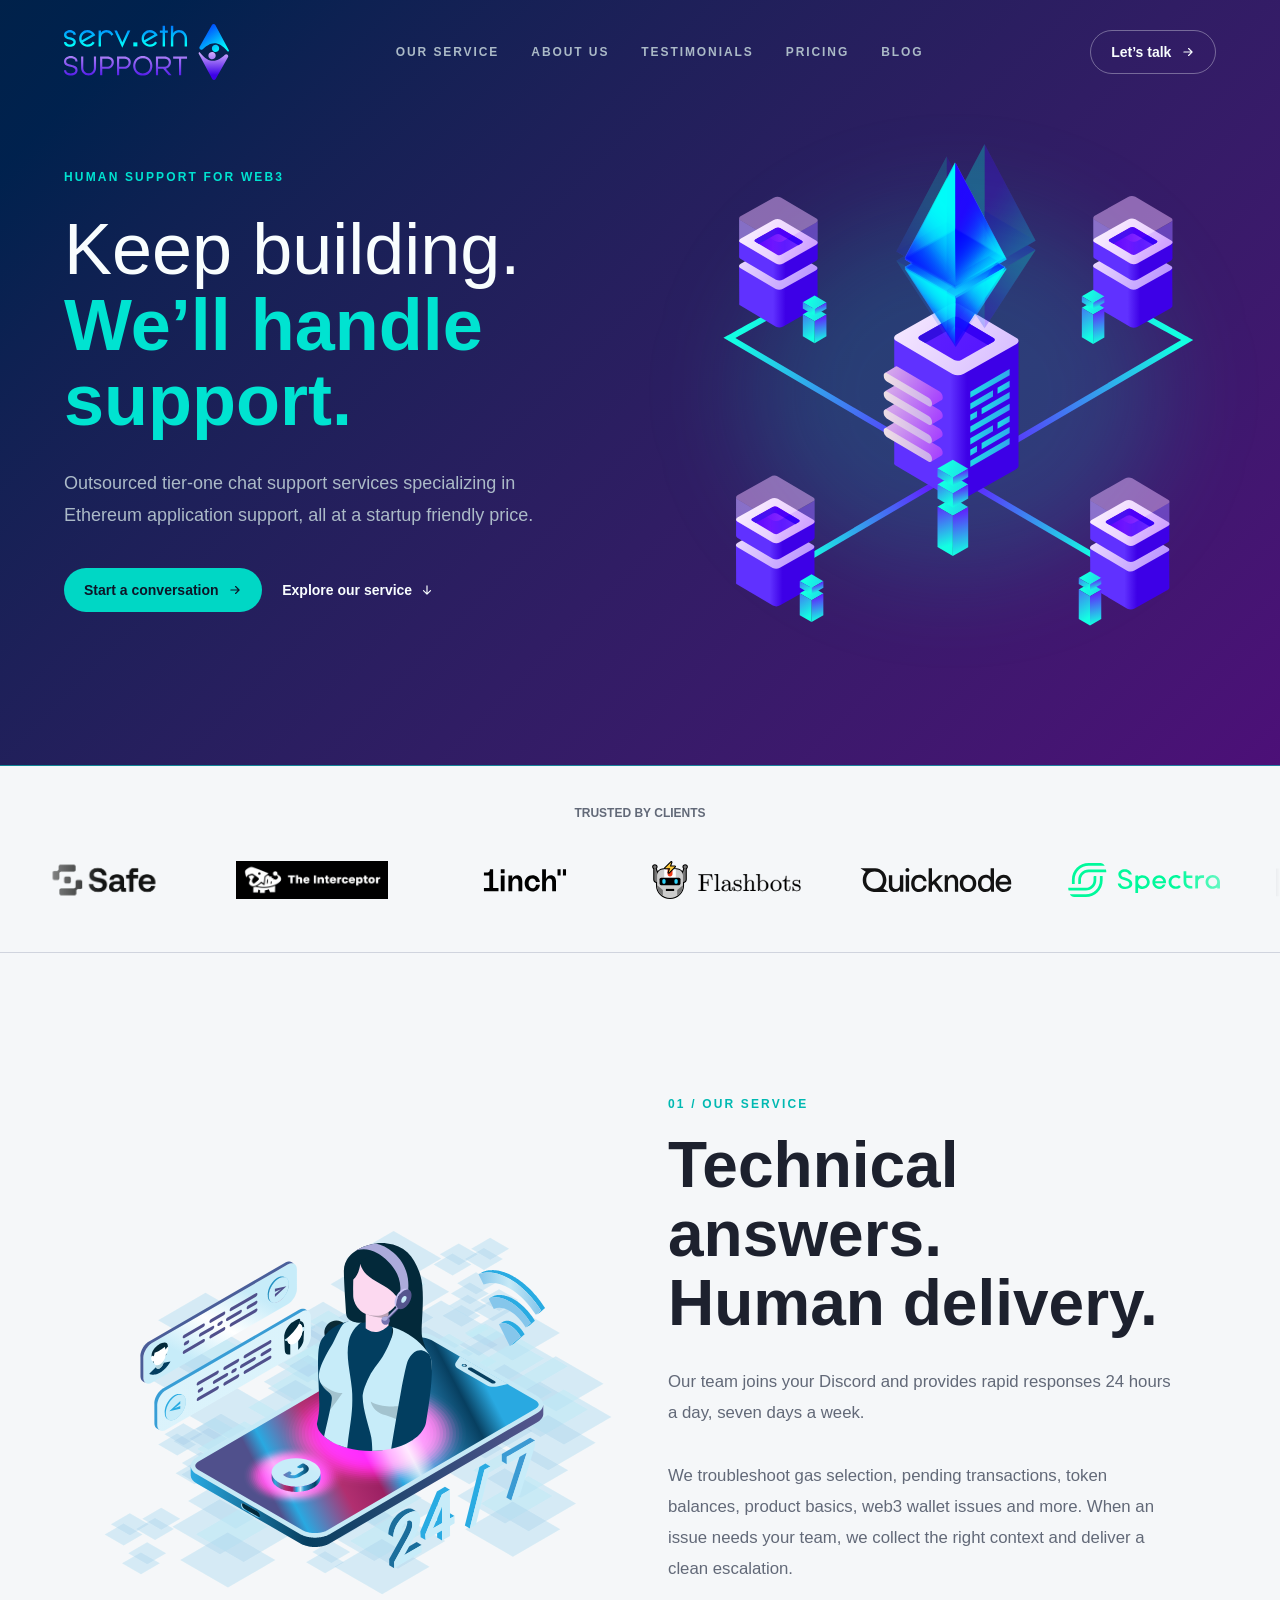
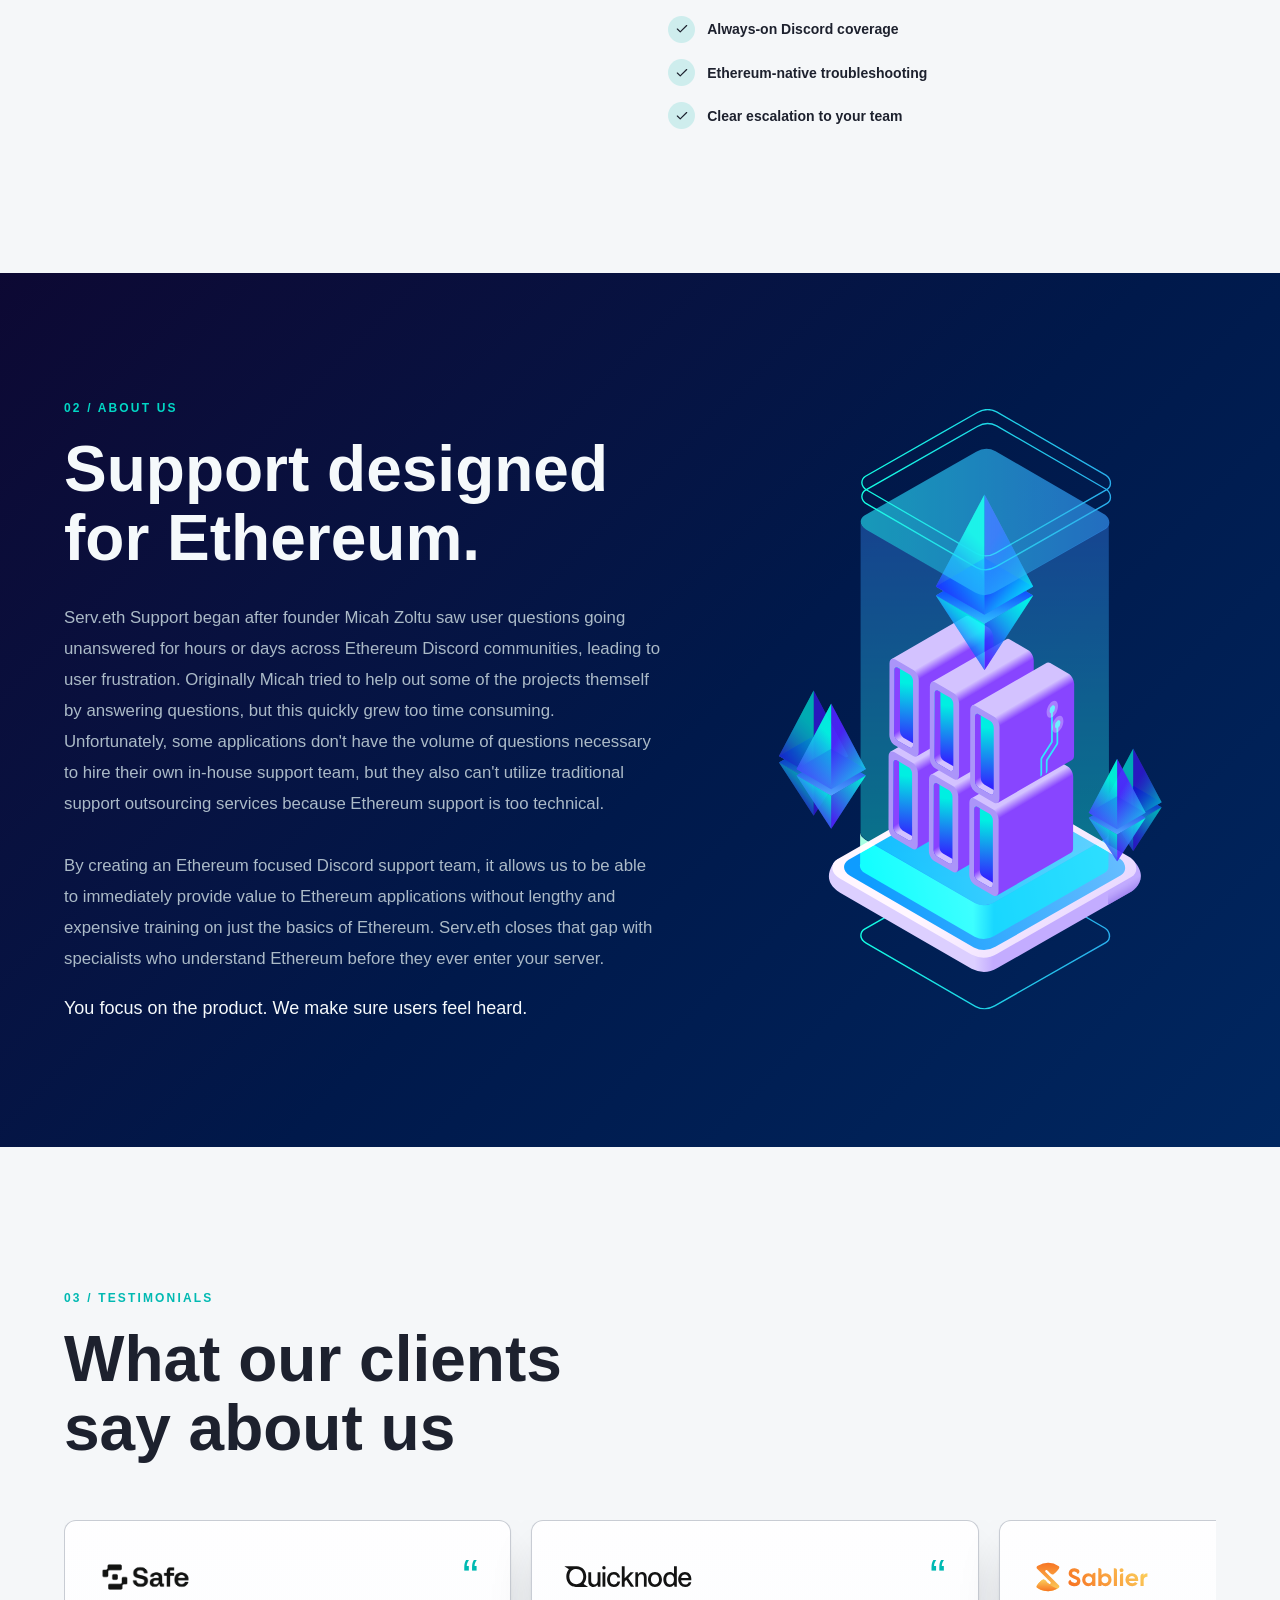
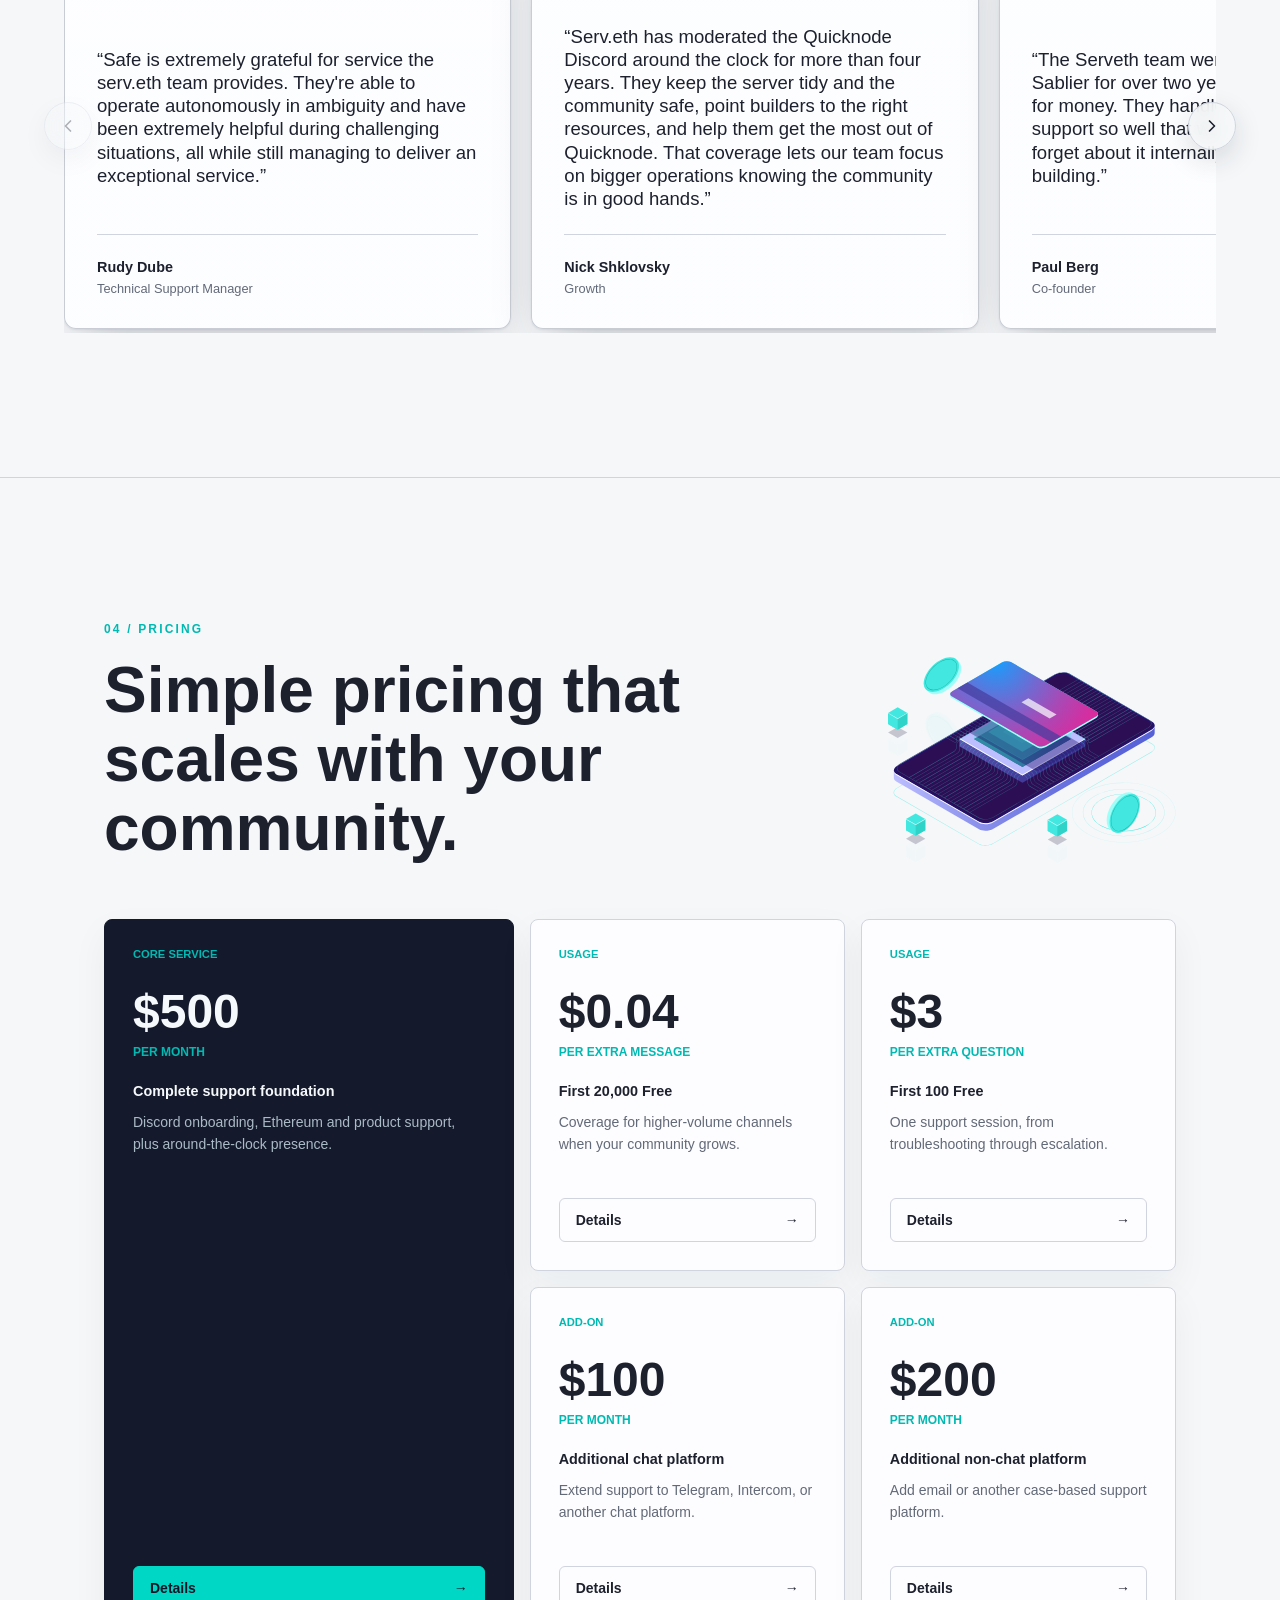
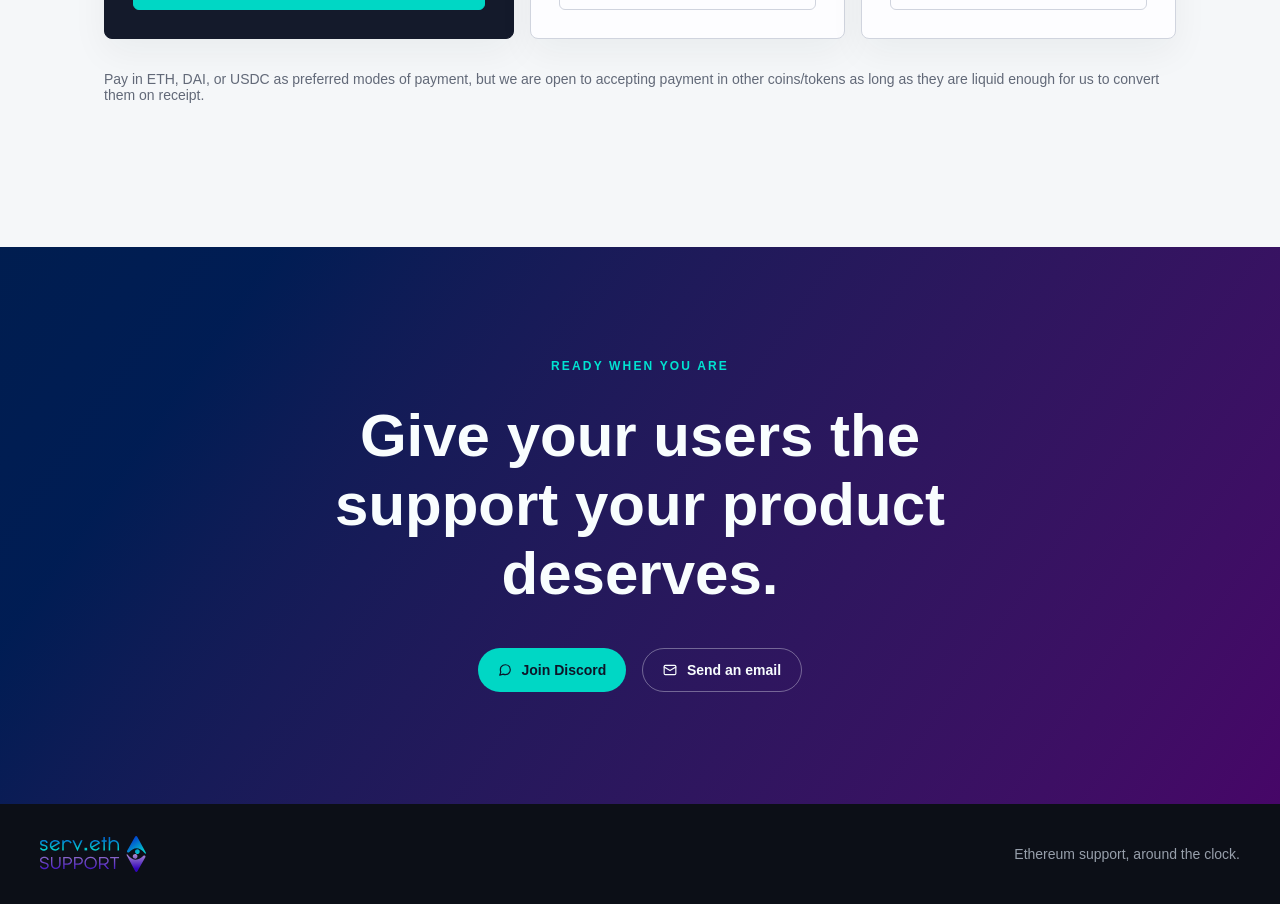
==== commit 3690282a: "Add files via upload" ====
--- a/index.html
+++ b/index.html
@@ -37,6 +37,7 @@
 						<a class="nav-link" href="#about">About us</a>
 						<a class="nav-link" href="#testimonials">Testimonials</a>
 						<a class="nav-link" href="#pricing">Pricing</a>
+						<a class="nav-link" href="blog.html">Blog</a>
 					</div>
 					<a class="outline-button" href="#contact">
 						Let’s talk
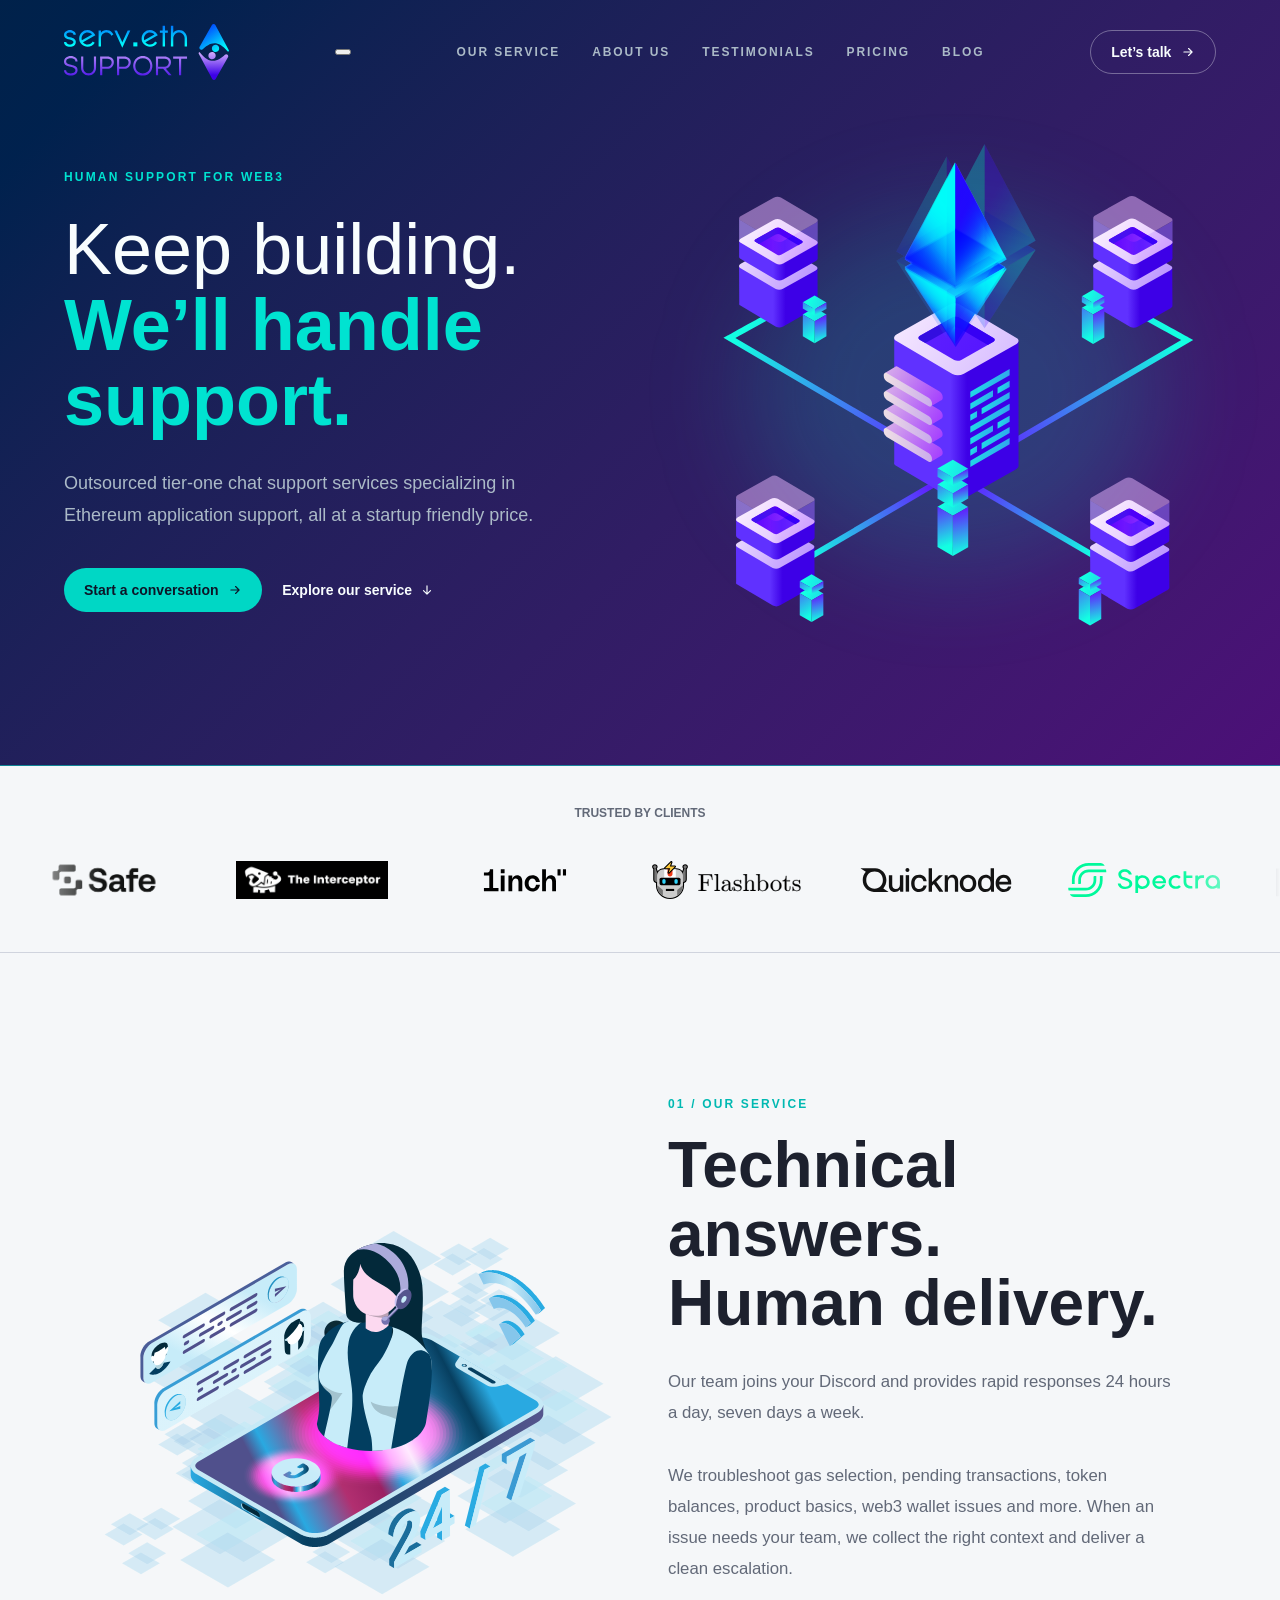
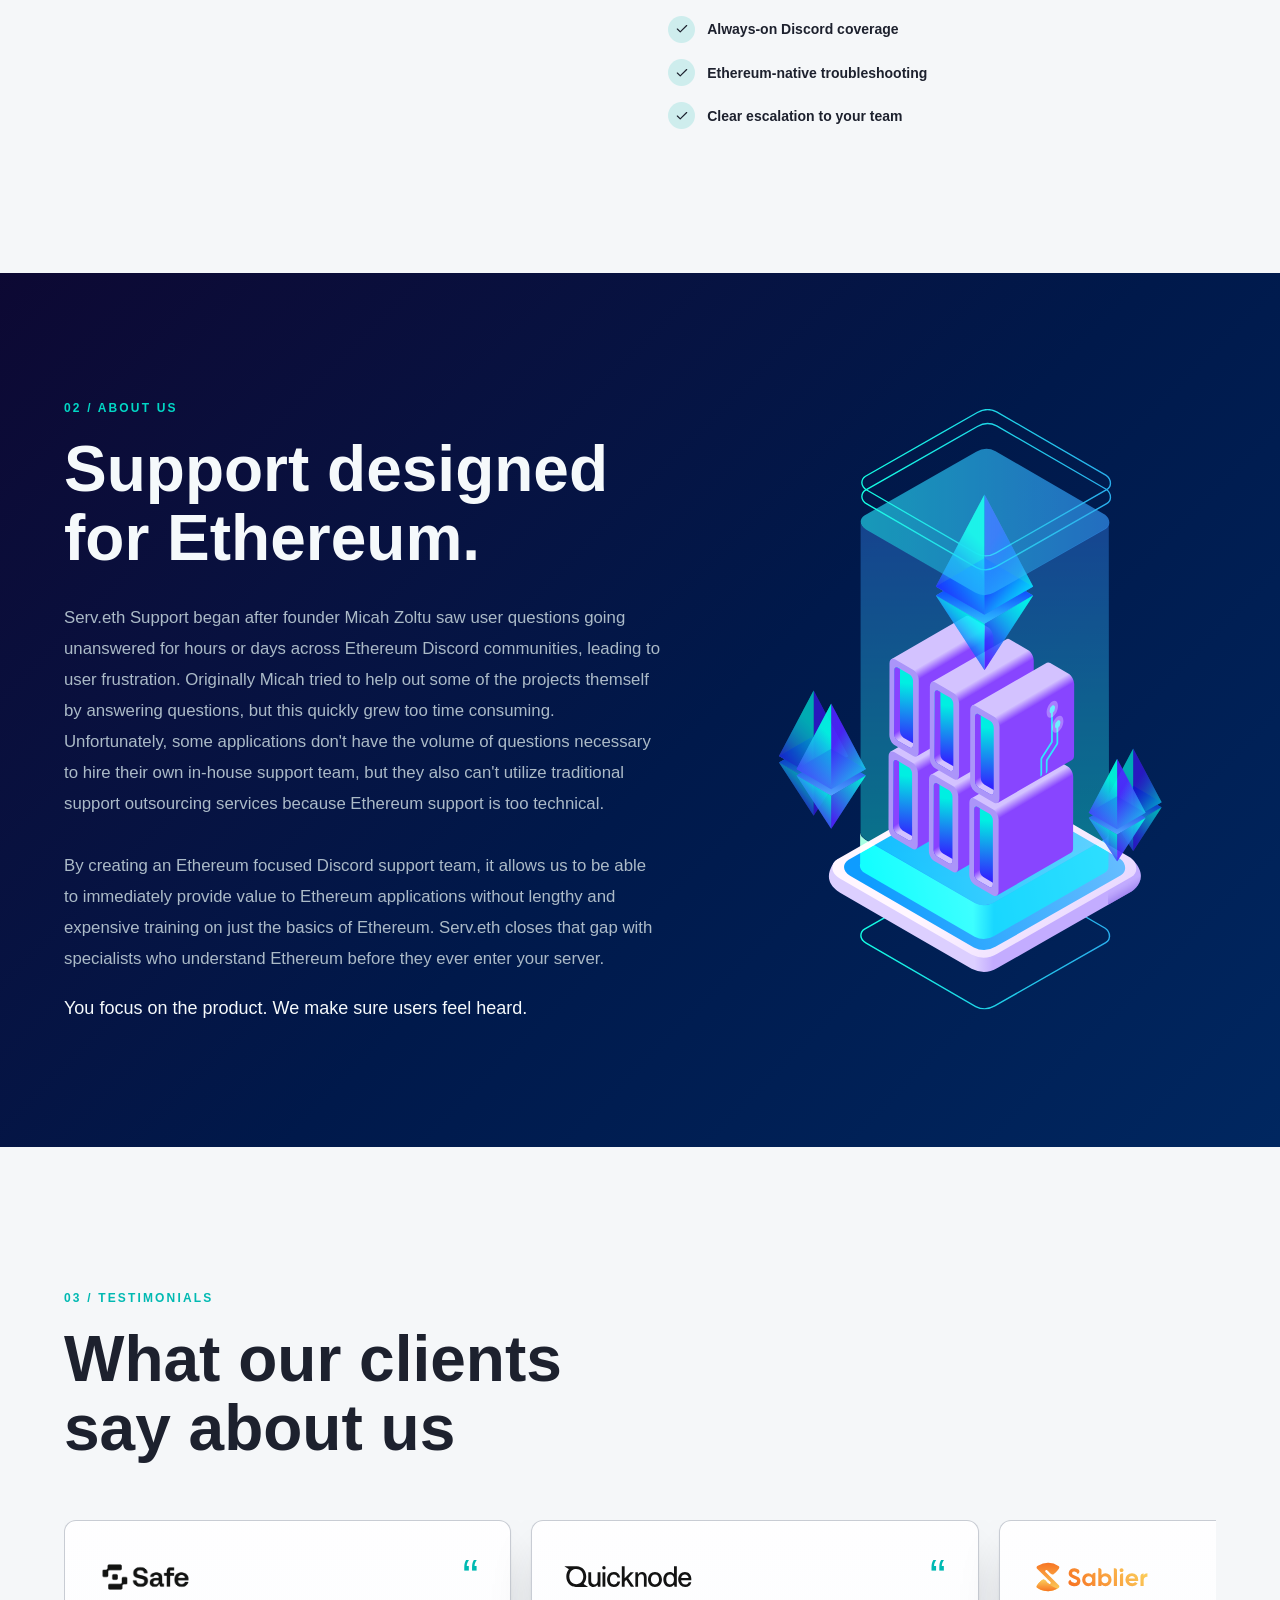
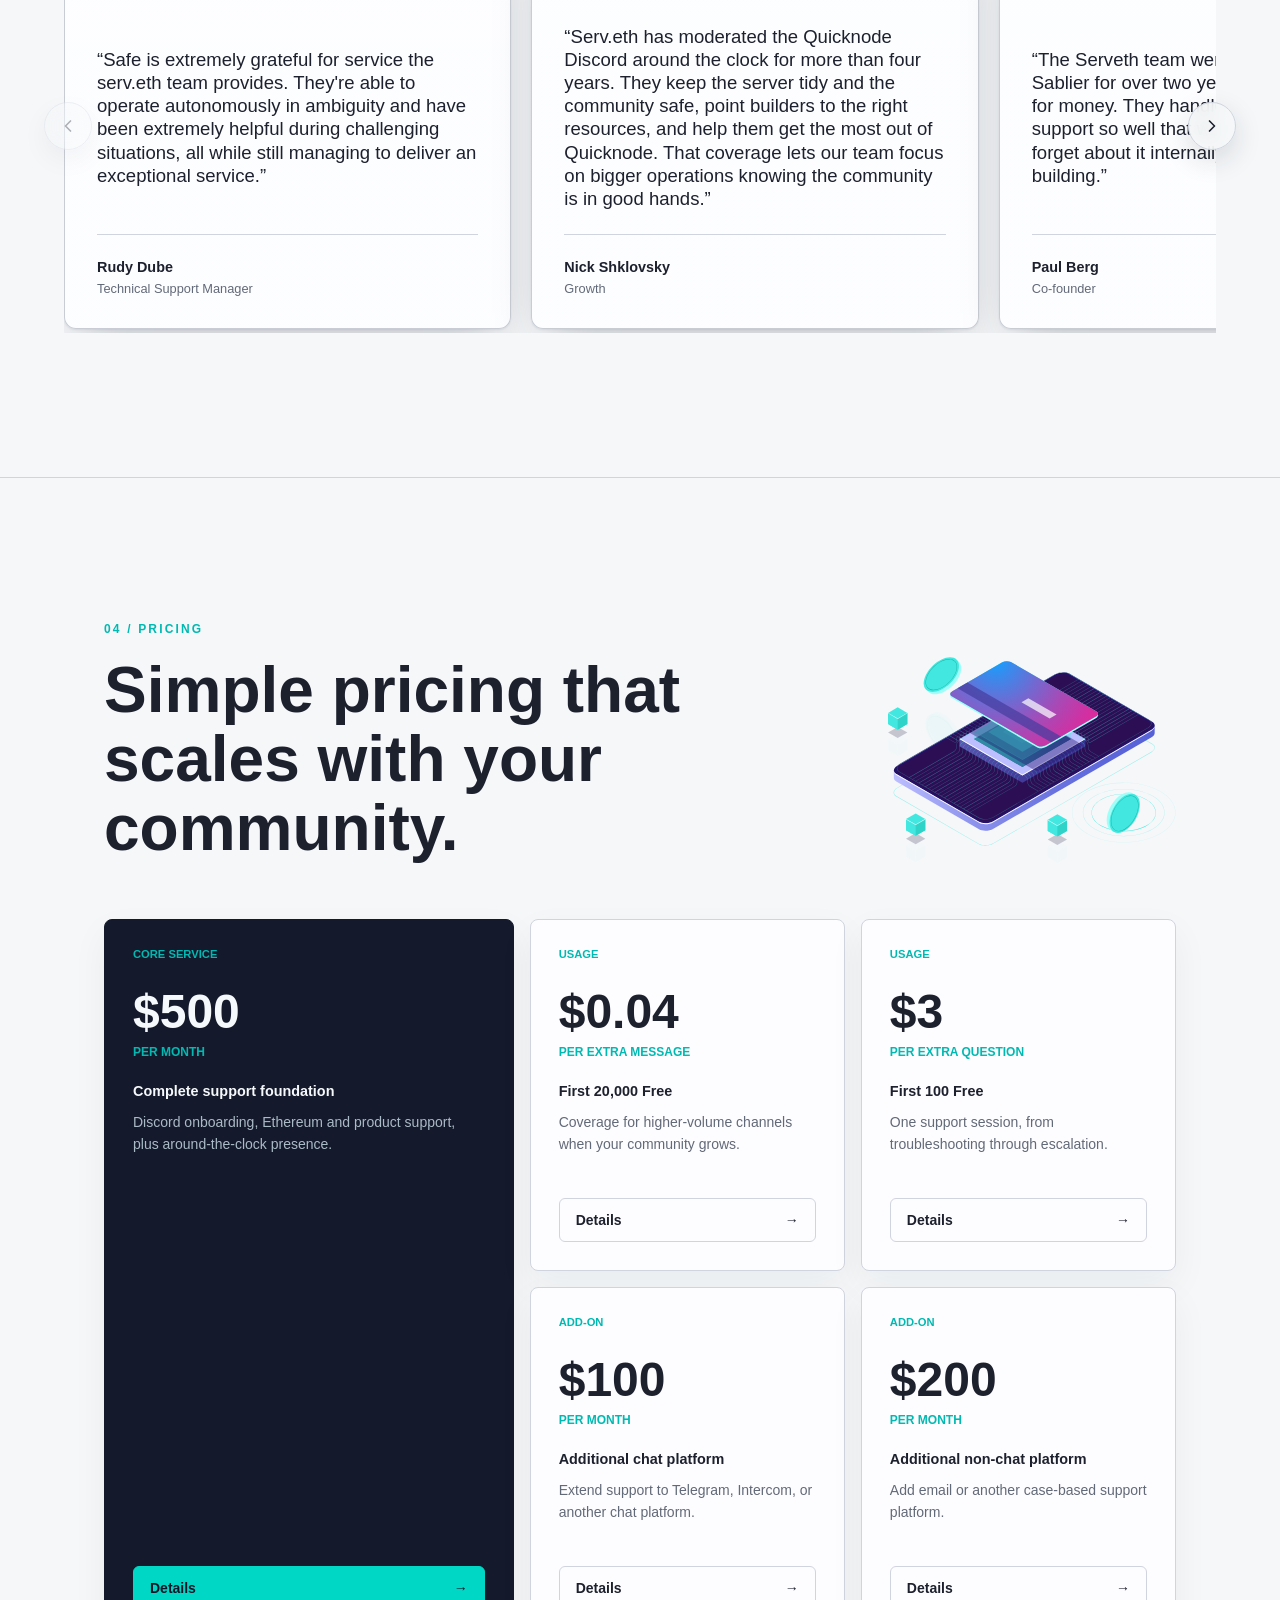
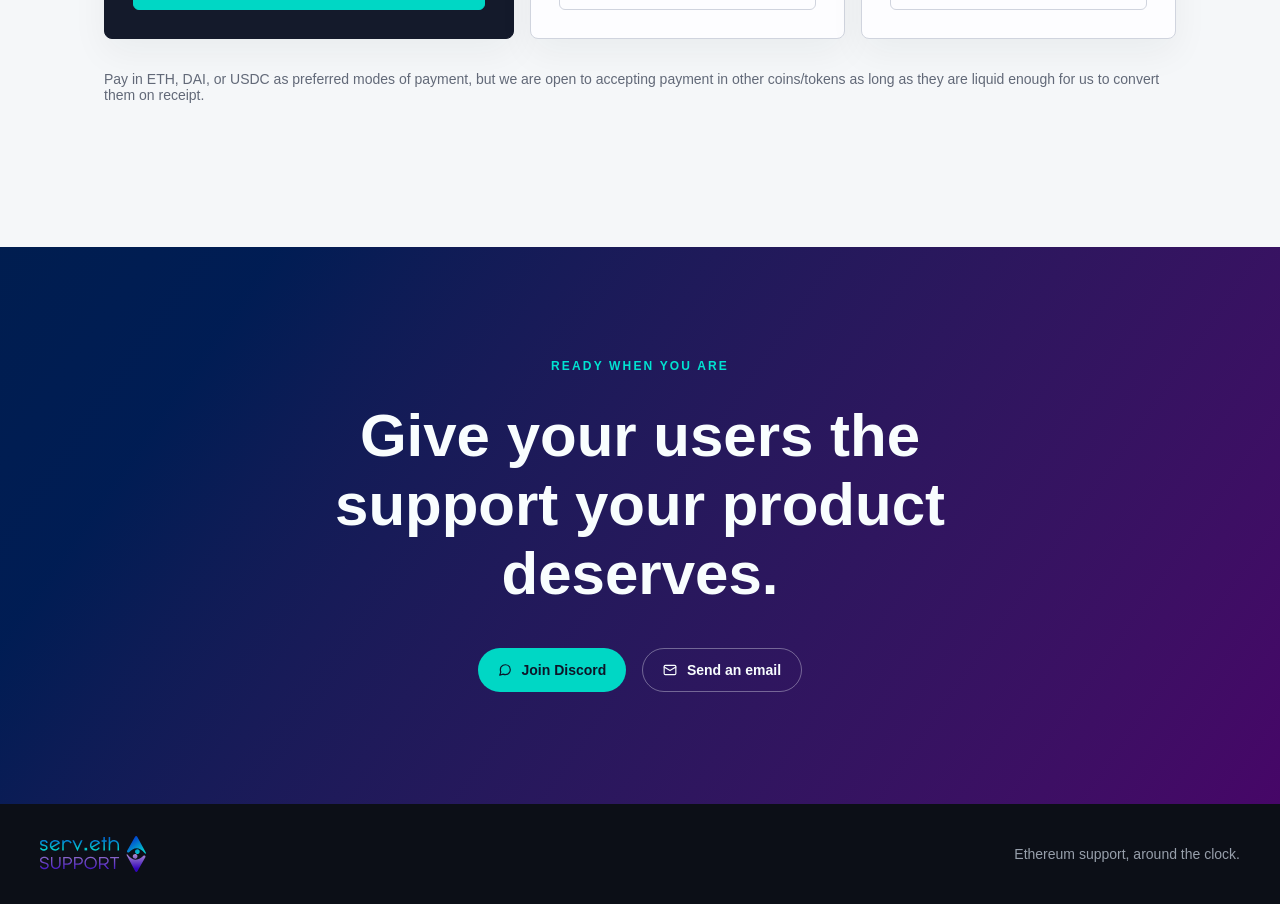
==== commit 7e5a6e8b: "Implement navigation toggle functionality Added a navigation toggle button with accessibility featur" ====
--- a/index.html
+++ b/index.html
@@ -32,12 +32,13 @@
 					<a href="#home" aria-label="Serv.eth home">
 						<img class="nav-logo" src="img/logo.svg" alt="Serv.eth" />
 					</a>
+					<button class="nav-toggle" type="button" aria-expanded="false" aria-controls="primary-menu" aria-label="Open menu"><span></span><span></span><span></span></button>
 					<div class="nav-links">
 						<a class="nav-link" href="#service">Our service</a>
 						<a class="nav-link" href="#about">About us</a>
 						<a class="nav-link" href="#testimonials">Testimonials</a>
 						<a class="nav-link" href="#pricing">Pricing</a>
-						<a class="nav-link" href="blog.html">Blog</a>
+						<a class="nav-link" href="blog/">Blog</a>
 					</div>
 					<a class="outline-button" href="#contact">
 						Let’s talk
@@ -318,6 +319,16 @@
 					dialog.querySelector('.dialog-contact')?.addEventListener('click', () => dialog.close());
 					dialog.addEventListener('click', (event) => { if (event.target === dialog) dialog.close(); });
 				});
+
+				const nav = document.querySelector('.nav');
+				const toggle = nav.querySelector('.nav-toggle');
+				const setOpen = (open) => {
+					nav.classList.toggle('is-open', open);
+					toggle.setAttribute('aria-expanded', String(open));
+					toggle.setAttribute('aria-label', open ? 'Close menu' : 'Open menu');
+				};
+				toggle.addEventListener('click', () => setOpen(!nav.classList.contains('is-open')));
+				nav.querySelectorAll('.nav-link').forEach((link) => link.addEventListener('click', () => setOpen(false)));
 			})();
 		</script>
 	</body>
